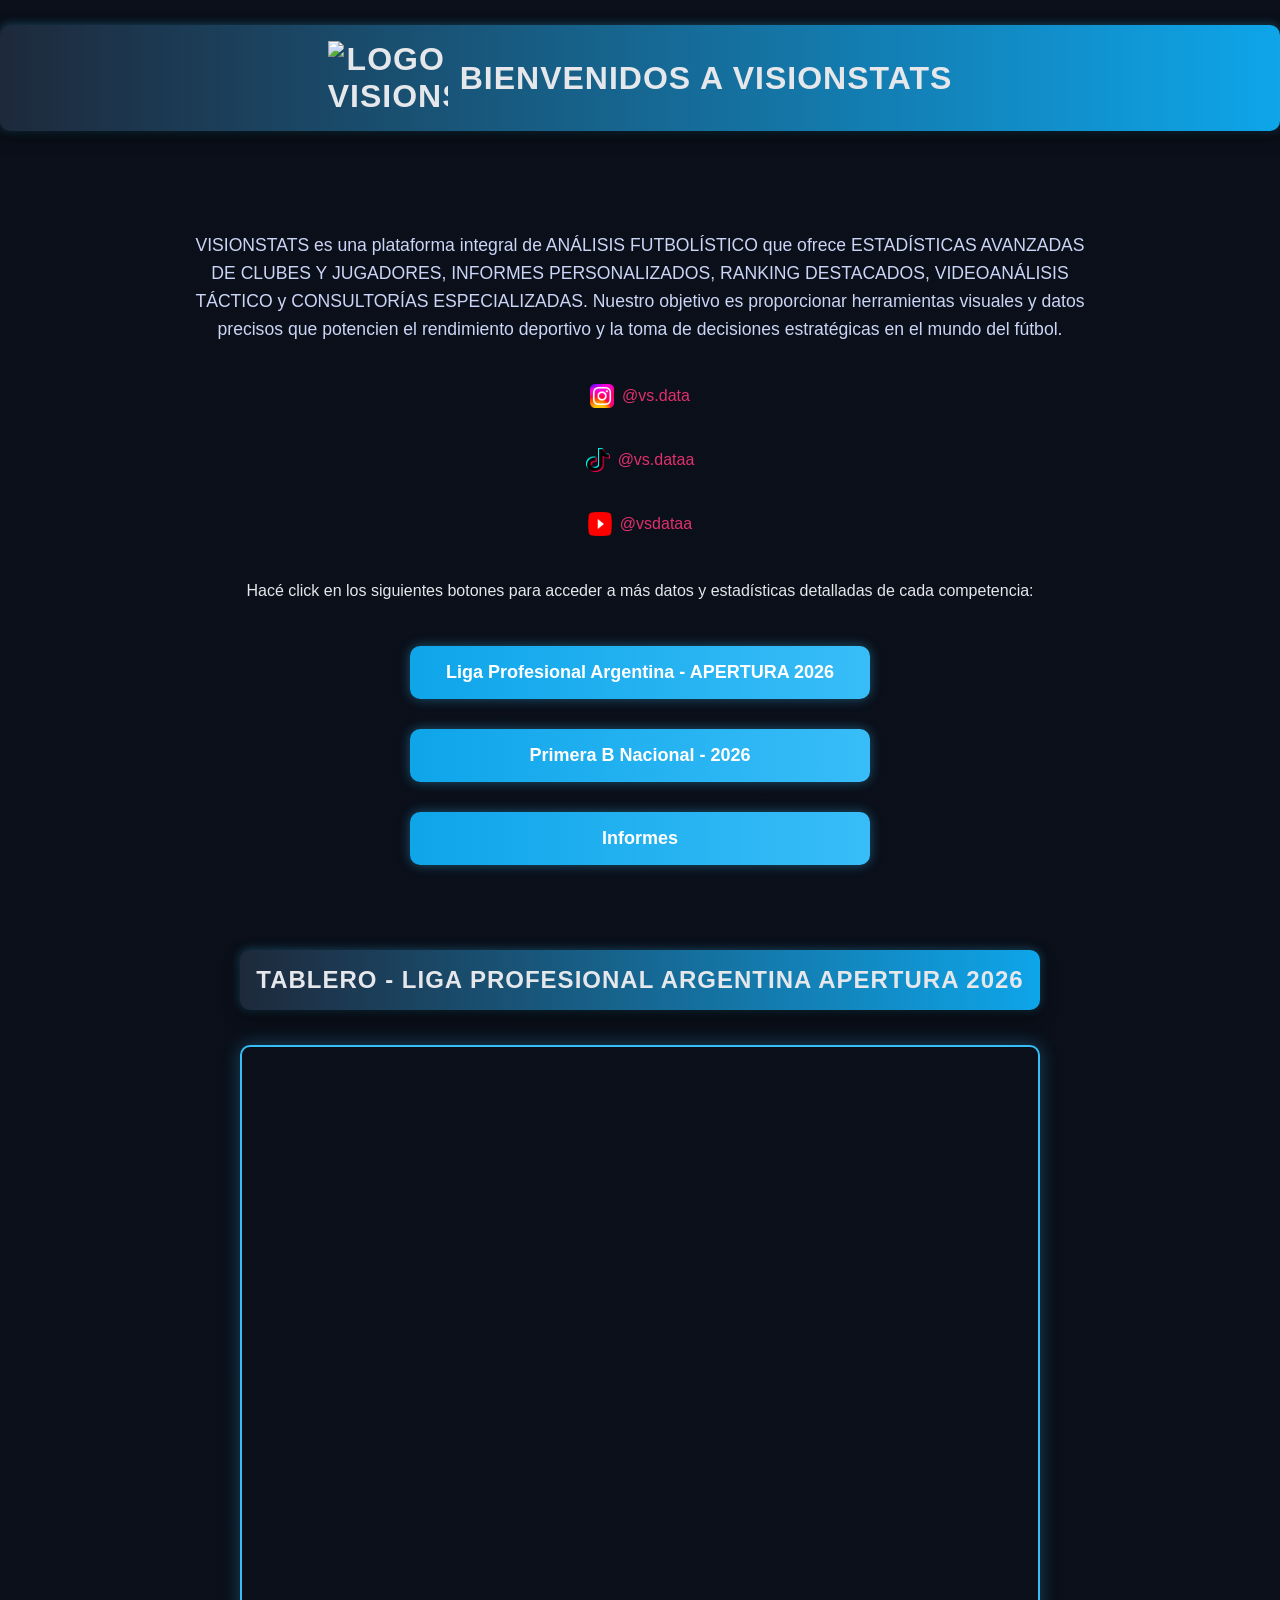
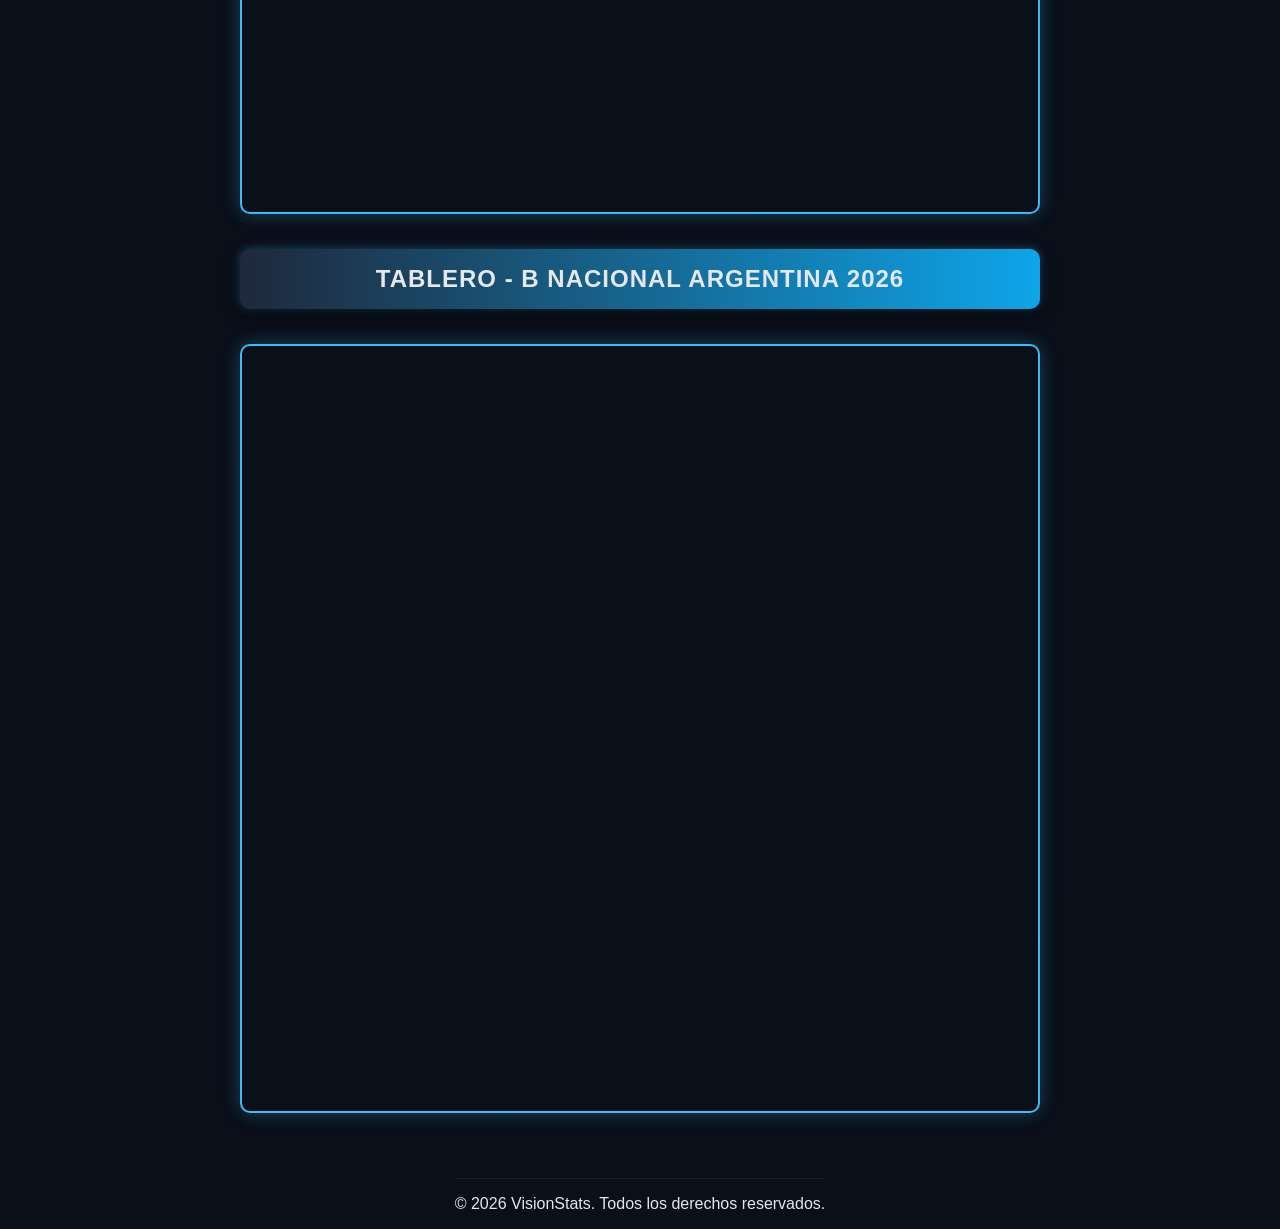
==== index.html @ 3603cb0c "initial commit" ====
<!DOCTYPE html>
<html lang="es">
<head>
  <meta charset="UTF-8" />
  <meta name="viewport" content="width=device-width, initial-scale=1.0"/>
  <title>VisionStats</title>
  <link rel="stylesheet" href="style.css">
</head>
<body>

<h1>
  <img src="VISION STATS 1X1 SIN FONDO CON CONTORNO.png" alt="Logo VisionStats" class="logo1">
  Bienvenidos a VisionStats
</h1>

<section style="display: flex; justify-content: center; align-items: center; flex-direction: column; margin-top: 100px; gap: 30px;">
  <h3 class="visionstats-descripcion">
  VISIONSTATS es una plataforma integral de ANÁLISIS FUTBOLÍSTICO que ofrece ESTADÍSTICAS AVANZADAS DE CLUBES Y JUGADORES, INFORMES PERSONALIZADOS, RANKING DESTACADOS, VIDEOANÁLISIS TÁCTICO y CONSULTORÍAS ESPECIALIZADAS. Nuestro objetivo es proporcionar herramientas visuales y datos precisos que potencien el rendimiento deportivo y la toma de decisiones estratégicas en el mundo del fútbol.
</h3>
<div class="instagram-container">
  <a href="https://www.instagram.com/vs.data" target="_blank" class="instagram-link">
    
    <img src="instagram-logo.png" alt="Instagram" class="instagram-icon">
    
    <span class="instagram-user">@vs.data</span>
    
  </a>
</div>
<div class="instagram-container">
  <a href="https://www.tiktok.com/@vs.dataa" target="_blank" class="instagram-link">
    
    <img src="tiktok-logo.png" alt="tiktok" class="instagram-icon">
    
    <span class="instagram-user">@vs.dataa</span>
    
  </a>
</div>

</div>
<div class="instagram-container">
  <a href="https://www.youtube.com/@vsdataa" target="_blank" class="instagram-link">
    
    <img src="youtube-logo.png" alt="tiktok" class="instagram-icon">
    
    <span class="instagram-user">@vsdataa</span>
    
  </a>
</div>

  <p style="max-width: 800px; text-align: center; font-size: 16px;">
    Hacé click en los siguientes botones para acceder a más datos y estadísticas detalladas de cada competencia:
  </p>
  <a href="lpf.html" class="boton-estadisticas">
  Liga Profesional Argentina - APERTURA 2026
</a>
<a href="bnacional.html" class="boton-estadisticas">
  Primera B Nacional - 2026
</a>
<a href="informes.html" class="boton-estadisticas">
  Informes
</a>

<section style="margin-top: 30px; text-align: center;">
  <h2>TABLERO - LIGA PROFESIONAL ARGENTINA APERTURA 2026</h2>

<div class="iframe-container">
  <iframe 
    class="responsive-iframe"
    title="LIGA PROFESIONAL DE FUTBOL ARGENTINA 2026"
    src="https://app.powerbi.com/view?r=eyJrIjoiYTVjMzU2MzMtNzI5NC00MmU3LWEwMjItNDJjYjIxYTMxMWQ4IiwidCI6ImYwYjZkZjAyLTM4ZGMtNDdlNS04Yzg2LWM4YjhlN2YyMDdjZSJ9"
    allowfullscreen>
  </iframe>
    </div>

    <h2>TABLERO - B NACIONAL ARGENTINA 2026</h2>
    <div class="iframe-container">
  <iframe 
    class="responsive-iframe"
    title="B NACIONAL ARGENINA 2026"
    src="https://app.powerbi.com/view?r=eyJrIjoiODg2ZWYzMWUtMDdiMS00ODViLTlkMGMtNDllNjQxZDY3NDIxIiwidCI6ImYwYjZkZjAyLTM4ZGMtNDdlNS04Yzg2LWM4YjhlN2YyMDdjZSJ9"
    allowfullscreen>
  </iframe>
    </div>

</section>

  <footer class="footer">
    <p>© 2026 VisionStats. Todos los derechos reservados.</p>
  </footer>
</body>
</html>
---- style.css ----
/* ===== GLOBAL ===== */

body{
font-family:'Segoe UI',Arial,sans-serif;
margin:0;
padding:0;

background:
linear-gradient(rgba(10,15,25,0.92),rgba(10,15,25,0.96)),
url('https://www.transparenttextures.com/patterns/football-no-lines.png');

background-color:#0f172a;
background-size:cover;

color:#e5e7eb;
}

/* ===== TITULOS ===== */

h1,h2{

display:flex;
align-items:center;
justify-content:center;
gap:12px;

background:linear-gradient(90deg,#1e293b,#0ea5e9);

padding:16px;

border-radius:10px;

text-align:center;

margin:25px auto;

text-transform:uppercase;
letter-spacing:1px;
font-weight:700;

box-shadow:
0 6px 16px rgba(0,0,0,0.6),
0 0 10px rgba(56,189,248,0.4);
}

/* ===== LOGOS ===== */

.logo1{
width:120px;
}

.logo2{
width:80px;
}

/* ===== DESCRIPCION INICIO ===== */

.visionstats-descripcion{

text-align:center;

max-width:900px;

margin:0 auto;

padding:0 20px;

font-size:1.1em;

color:#cbd5f5;

line-height:1.6;

font-weight:400;
}

/* ===== BOTONES ===== */

.boton-estadisticas{

display:block;

width:420px;          /* mismo ancho para ambos */

padding:16px 20px;

font-size:18px;

font-weight:600;

color:white;

background:linear-gradient(90deg,#0ea5e9,#38bdf8);

border-radius:10px;

text-decoration:none;

box-shadow:
0 0 12px rgba(56,189,248,0.4);

transition:0.25s;

text-align:center;

margin:auto;          /* los centra */
}

.boton-estadisticas:hover{

transform:scale(1.05);

background:linear-gradient(90deg,#0284c7,#38bdf8);

box-shadow:
0 0 16px rgba(56,189,248,0.6);
}

/* ===== BOTON VOLVER ===== */

.volver-container{

display:flex;
justify-content:center;

margin:20px 0 35px 0;
}

.boton-volver{

padding:12px 28px;

font-size:15px;
font-weight:600;

color:white;

background:linear-gradient(90deg,#0ea5e9,#38bdf8);

border-radius:8px;

text-decoration:none;

box-shadow:
0 0 10px rgba(56,189,248,0.4);

transition:0.2s;
}

.boton-volver:hover{

transform:scale(1.05);

box-shadow:
0 0 14px rgba(56,189,248,0.6);
}

/* ===== FILTROS ===== */

.filtros{

margin:25px auto;

display:flex;
justify-content:center;
align-items:center;
flex-wrap:wrap;

gap:12px;
}

.filtros select{

padding:8px 12px;

background:#1e293b;

color:white;

border:1px solid #334155;

border-radius:6px;

font-size:14px;

transition:0.2s;
}

.filtros select:hover{
border-color:#38bdf8;
}

/* ===== TABLAS ===== */

#tablaDelanteros,
#tablaMediocampistas,
#tablaDefensores,
#tablaArqueros{
display:none;
}

#tablas{
overflow-x:auto;
}

table{

width:100%;

border-collapse:collapse;

margin:25px 0;

background:#0f172a;

border-radius:12px;

overflow:hidden;

box-shadow:
0 6px 16px rgba(0,0,0,0.6);
}

th{

background:#172b4d;

color:white;

padding:10px;

text-align:center;

font-weight:600;

border-bottom:2px solid #38bdf8;

white-space:nowrap;

box-shadow:
0 0 6px rgba(56,189,248,0.8),
0 0 12px rgba(56,189,248,0.4);
}

td{

text-align:center;

padding:8px;

border-bottom:1px solid #334155;

white-space:nowrap;

color:#e5e7eb;
}

tr:hover{

background:#1e293b;

transition:0.2s;
}

/* ===== TOP 5 ===== */

.top5-section{
margin-top:40px;
}

.top5-container{
display:flex;
flex-direction:column;
gap:25px;
}

.top5-row{
display:flex;
justify-content:center;
gap:25px;
flex-wrap:wrap;
}

.top5-list{

background:#1e293b;

padding:18px;

border-radius:12px;

max-width:450px;

width:100%;

box-shadow:
0 6px 16px rgba(0,0,0,0.6);

border:1px solid #334155;
}

.top5-list h3{

text-align:center;

margin-bottom:12px;

font-size:1.05em;

background:#0f172a;

padding:8px;

border-radius:6px;

color:#38bdf8;

text-transform:uppercase;
}

.top5-list ol{
padding-left:20px;
}
/* ===== ITEMS TOP5 ORDENADOS ===== */

.top5-list ol{
list-style:none;
padding:0;
margin:0;
}

.top5-item{
display:grid;
grid-template-columns: 35px 1fr 70px;
align-items:center;
padding:4px 0;
border-bottom:1px solid rgba(255,255,255,0.05);
}

.top5-pos{
font-weight:bold;
color:#38bdf8;
}

.top5-jugador{
text-align:left;
}

.top5-valor{
text-align:right;
font-weight:bold;
color:#22c55e;
}

/* ===== BARRAS TOP5 ===== */

.barra-container{

width:100%;
height:6px;

background:#334155;

border-radius:4px;

margin-top:4px;

overflow:hidden;

}

.barra{

height:100%;

background:linear-gradient(90deg,#38bdf8,#22c55e);

border-radius:4px;

transition:width 0.6s ease;

}

/* ===== IFRAME ===== */

.iframe-container{

display:flex;
justify-content:center;

margin:35px 0;
}

.responsive-iframe{

width:100%;
max-width:900px;

height:85vh;

border-radius:10px;

border:2px solid #38bdf8;

box-shadow:
0 0 18px rgba(56,189,248,0.3);
}

/* ===== RADAR ===== */

.radar-container{

text-align:center;

padding:40px 20px;
}

#teamSelect{

padding:8px 12px;

font-size:15px;

background:#1e293b;

color:white;

border:1px solid #334155;

border-radius:6px;

margin-bottom:20px;
}

#radarChart{

max-width:700px;

margin:auto;
}

/* ===== TARJETAS ESTADISTICAS ===== */

.legend{

display:grid;

grid-template-columns:repeat(5, 1fr); /* 5 columnas */

gap:12px;

margin-top:35px;

max-width:900px;

margin-left:auto;
margin-right:auto;
}

.stat-card{

background:#1e293b;

border-radius:10px;

padding:10px;

text-align:center;

border:1px solid #334155;

box-shadow:
0 4px 10px rgba(0,0,0,0.45);

transition:0.25s;
}

.stat-card:hover{

transform:translateY(-2px);

box-shadow:
0 6px 14px rgba(0,0,0,0.6),
0 0 8px rgba(56,189,248,0.5);
}

.stat-code{

font-size:14px;

font-weight:700;

color:#38bdf8;

margin-bottom:2px;

letter-spacing:1px;
}

.stat-title{

font-size:11px;

color:#94a3b8;
}

.stat-value{

font-size:18px;

font-weight:700;

margin-top:4px;

color:white;
}

/* ===== RESPONSIVE ===== */

@media (max-width:768px){

.legend{
grid-template-columns:repeat(2, 1fr); /* en celular 2 columnas */
}

}

.instagram-container {
  display: flex;
  justify-content: center;
  margin-top: 10px;
}

.instagram-link {
  display: flex;
  align-items: center;
  gap: 8px;
  text-decoration: none;
}

.instagram-icon {
  width: 24px;
  height: 24px;
}

.instagram-user {
  font-size: 16px;
  color: #E1306C;
  font-weight: 500;
  transition: 0.3s;
}

.instagram-link:hover .instagram-user {
  color: #38bdf8;
  transform: scale(1.05);
}

.footer {
  border-top: 1px solid #222;
  text-align: center;
}

/* ===== INFORMES ===== */

.informes-container{
    display:flex;
    justify-content:center;
    margin:40px auto;
}

.informe-card{
    width:300px;
    padding:15px;
}

.informe-imagen{
    width:100%;
    height:auto;
    display:block;
    margin-top:10px;
    border-radius:8px;
    transition:0.3s;
}

.informe-card:hover .informe-imagen{
    transform:scale(1.02);
}
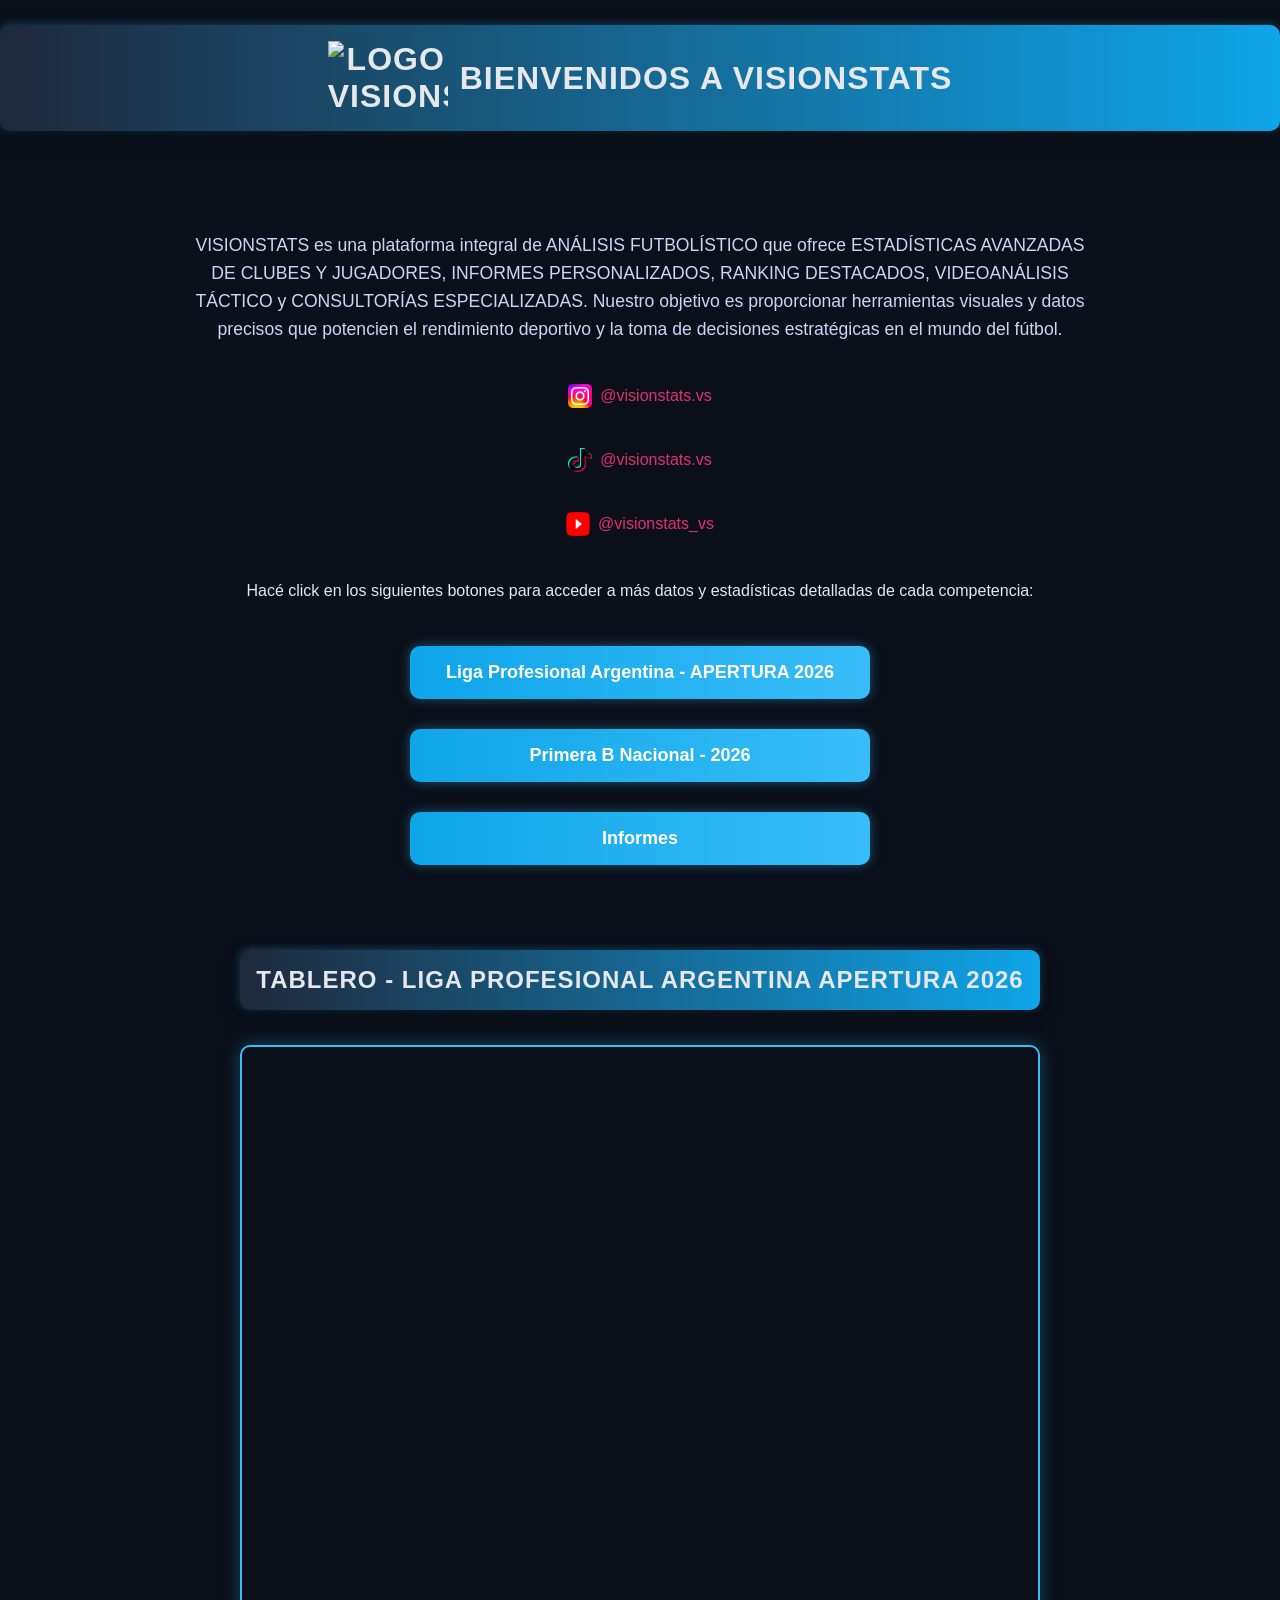
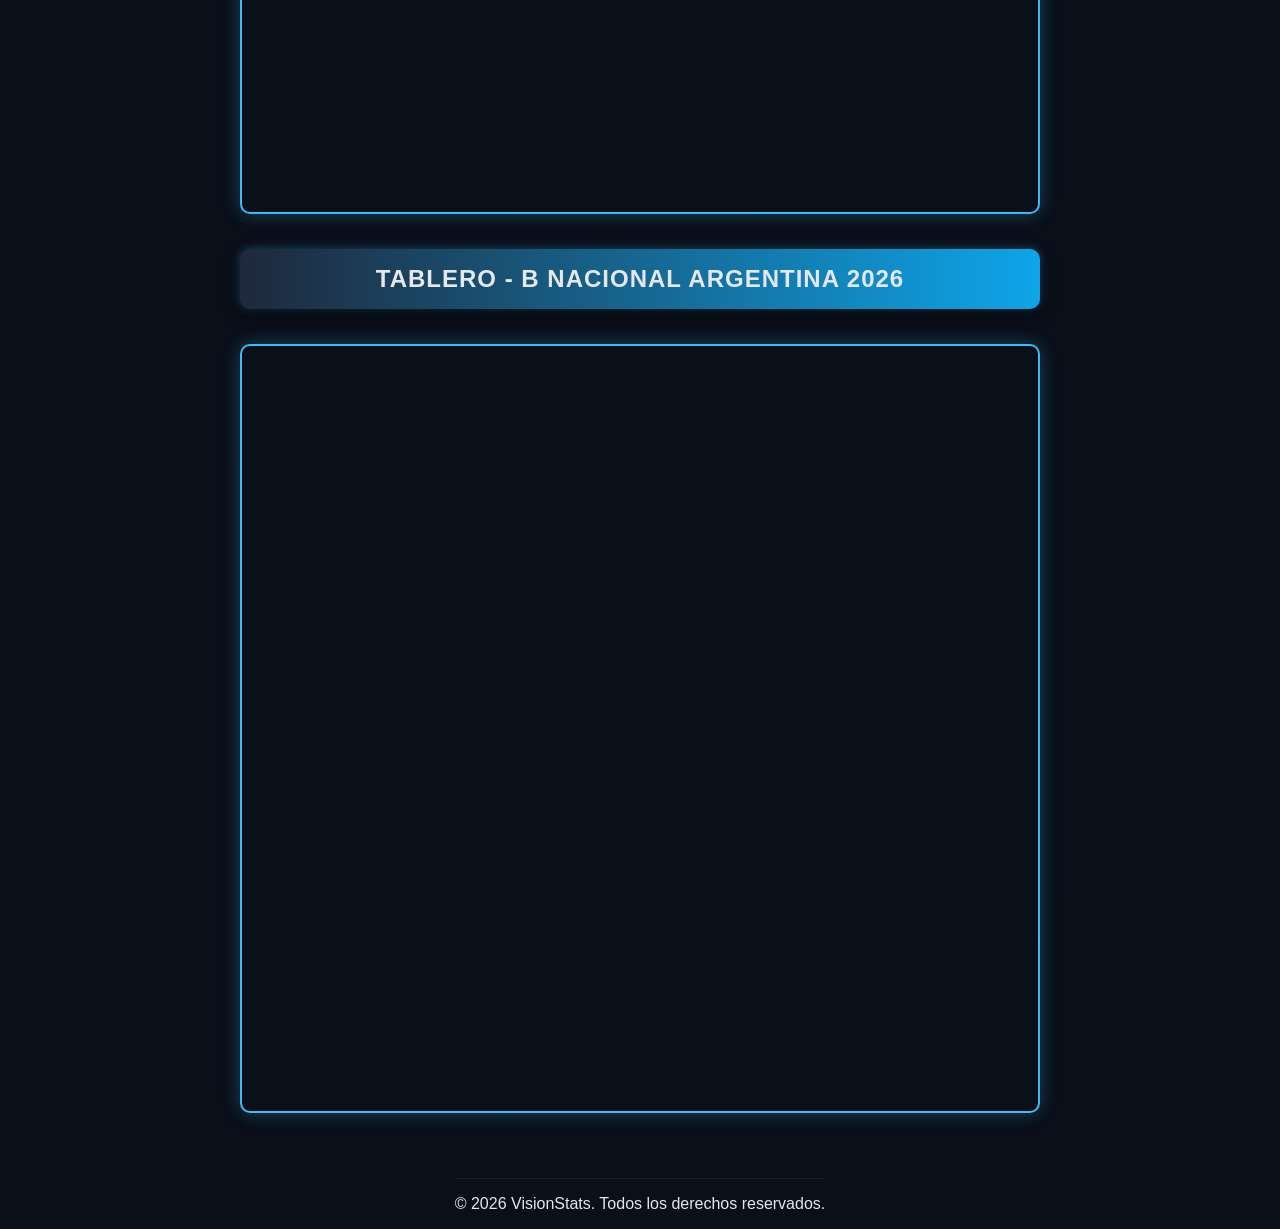
==== commit 990d862a: "initial commit" ====
--- a/index.html
+++ b/index.html
@@ -18,31 +18,31 @@
   VISIONSTATS es una plataforma integral de ANÁLISIS FUTBOLÍSTICO que ofrece ESTADÍSTICAS AVANZADAS DE CLUBES Y JUGADORES, INFORMES PERSONALIZADOS, RANKING DESTACADOS, VIDEOANÁLISIS TÁCTICO y CONSULTORÍAS ESPECIALIZADAS. Nuestro objetivo es proporcionar herramientas visuales y datos precisos que potencien el rendimiento deportivo y la toma de decisiones estratégicas en el mundo del fútbol.
 </h3>
 <div class="instagram-container">
-  <a href="https://www.instagram.com/vs.data" target="_blank" class="instagram-link">
+  <a href="https://www.instagram.com/visionstats.vs" target="_blank" class="instagram-link">
     
     <img src="instagram-logo.png" alt="Instagram" class="instagram-icon">
     
-    <span class="instagram-user">@vs.data</span>
+    <span class="instagram-user">@visionstats.vs</span>
     
   </a>
 </div>
 <div class="instagram-container">
-  <a href="https://www.tiktok.com/@vs.dataa" target="_blank" class="instagram-link">
+  <a href="https://www.tiktok.com/@visionstats.vs" target="_blank" class="instagram-link">
     
     <img src="tiktok-logo.png" alt="tiktok" class="instagram-icon">
     
-    <span class="instagram-user">@vs.dataa</span>
+    <span class="instagram-user">@visionstats.vs</span>
     
   </a>
 </div>
 
 </div>
 <div class="instagram-container">
-  <a href="https://www.youtube.com/@vsdataa" target="_blank" class="instagram-link">
+  <a href="https://www.youtube.com/@visionstats_vs" target="_blank" class="instagram-link">
     
     <img src="youtube-logo.png" alt="tiktok" class="instagram-icon">
     
-    <span class="instagram-user">@vsdataa</span>
+    <span class="instagram-user">@visionstats_vs</span>
     
   </a>
 </div>
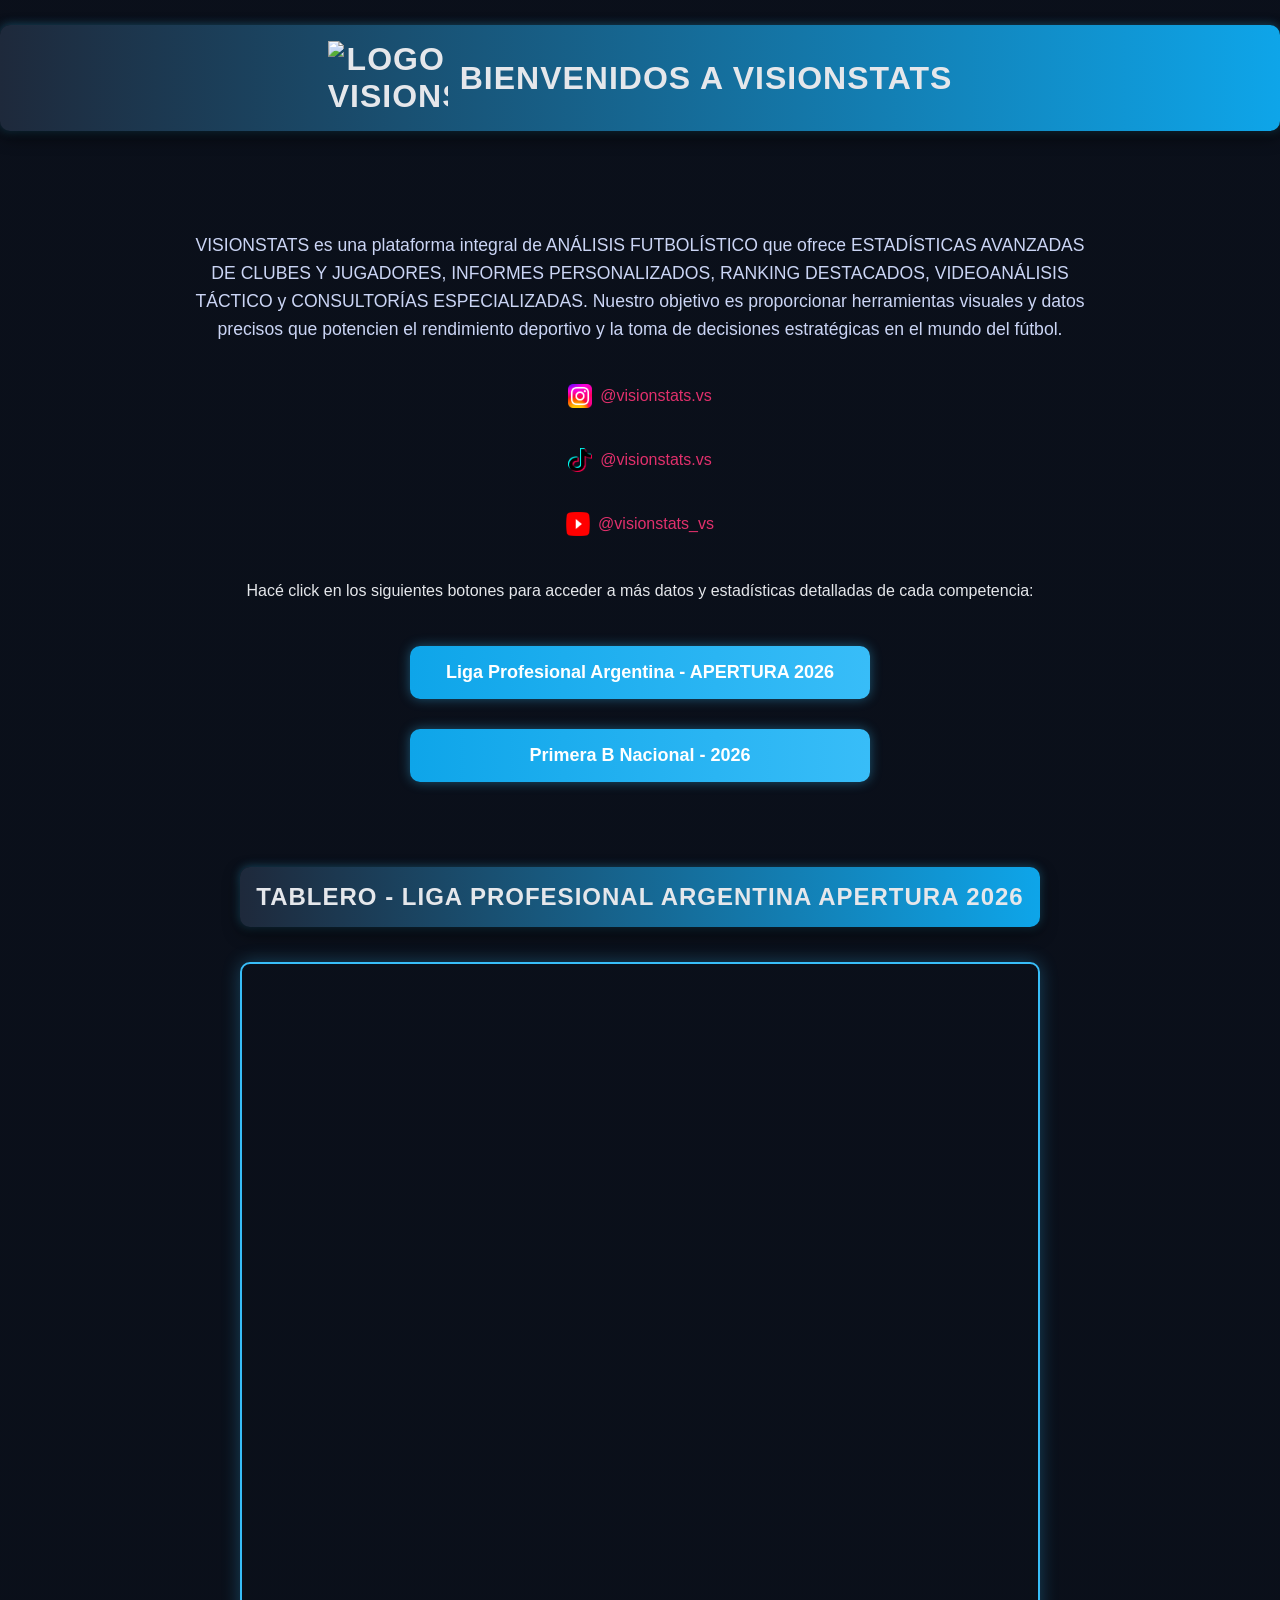
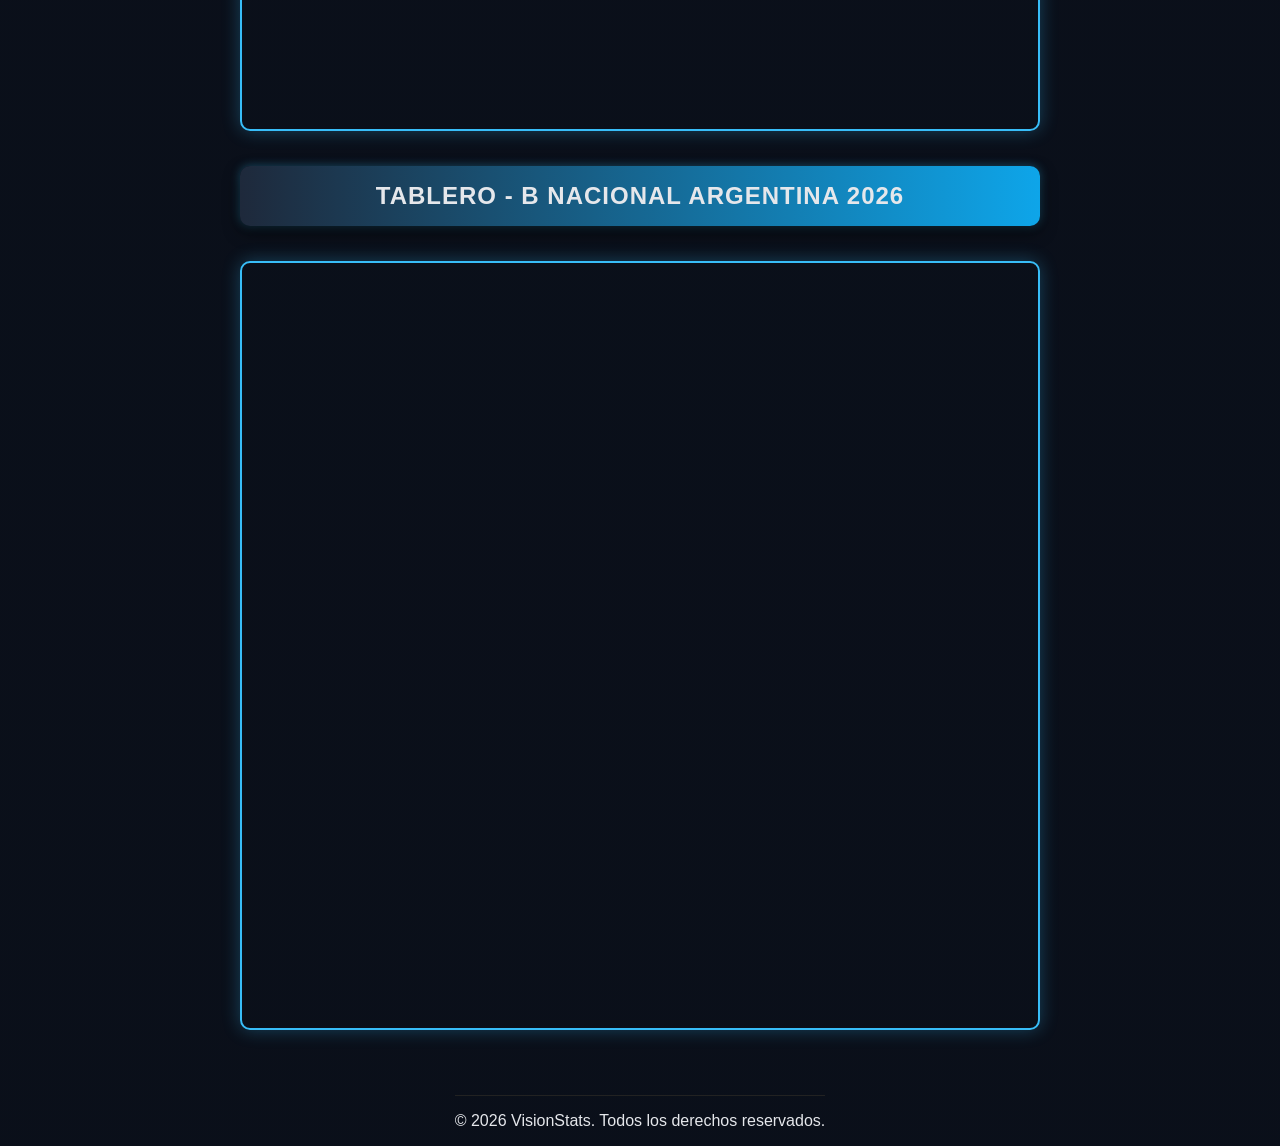
==== commit 58eb49d7: "initial commit" ====
--- a/index.html
+++ b/index.html
@@ -56,9 +56,9 @@
 <a href="bnacional.html" class="boton-estadisticas">
   Primera B Nacional - 2026
 </a>
-<a href="informes.html" class="boton-estadisticas">
+<!-- <a href="informes.html" class="boton-estadisticas">
   Informes
-</a>
+</a> -->
 
 <section style="margin-top: 30px; text-align: center;">
   <h2>TABLERO - LIGA PROFESIONAL ARGENTINA APERTURA 2026</h2>
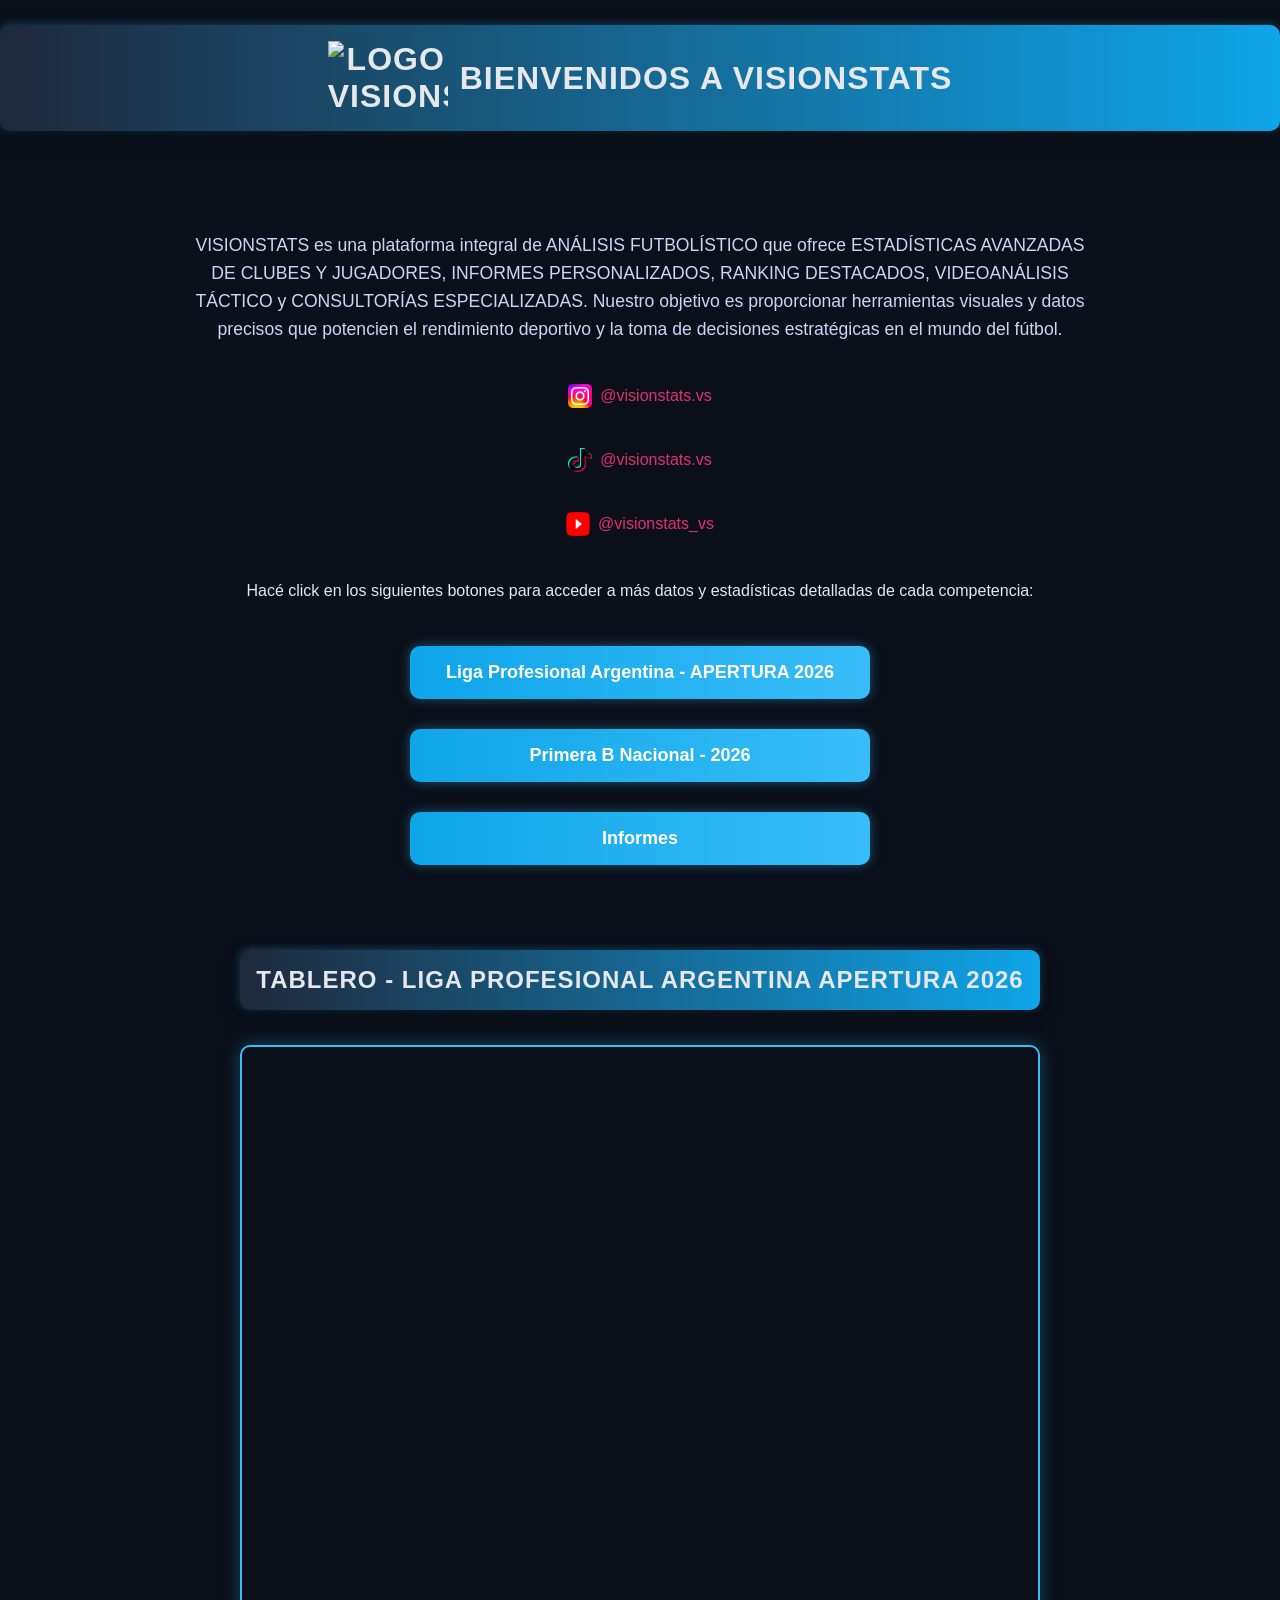
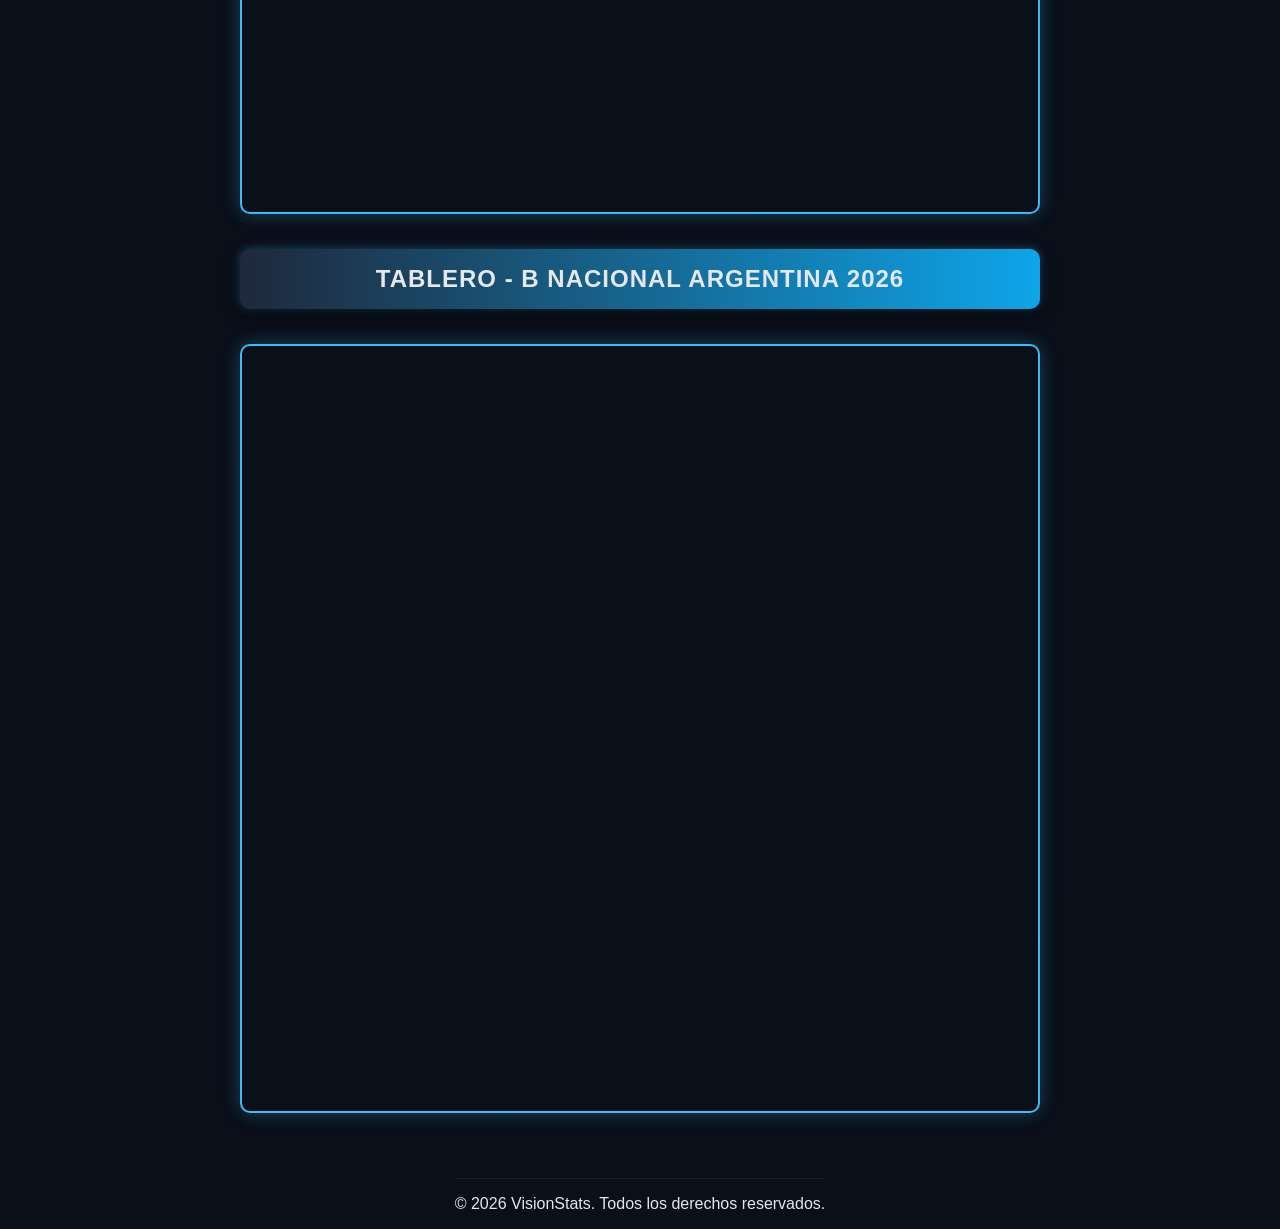
==== commit 5d39766e: "initial commit" ====
--- a/index.html
+++ b/index.html
@@ -56,9 +56,9 @@
 <a href="bnacional.html" class="boton-estadisticas">
   Primera B Nacional - 2026
 </a>
-<!-- <a href="informes.html" class="boton-estadisticas">
+<a href="informes.html" class="boton-estadisticas">
   Informes
-</a> -->
+</a>
 
 <section style="margin-top: 30px; text-align: center;">
   <h2>TABLERO - LIGA PROFESIONAL ARGENTINA APERTURA 2026</h2>
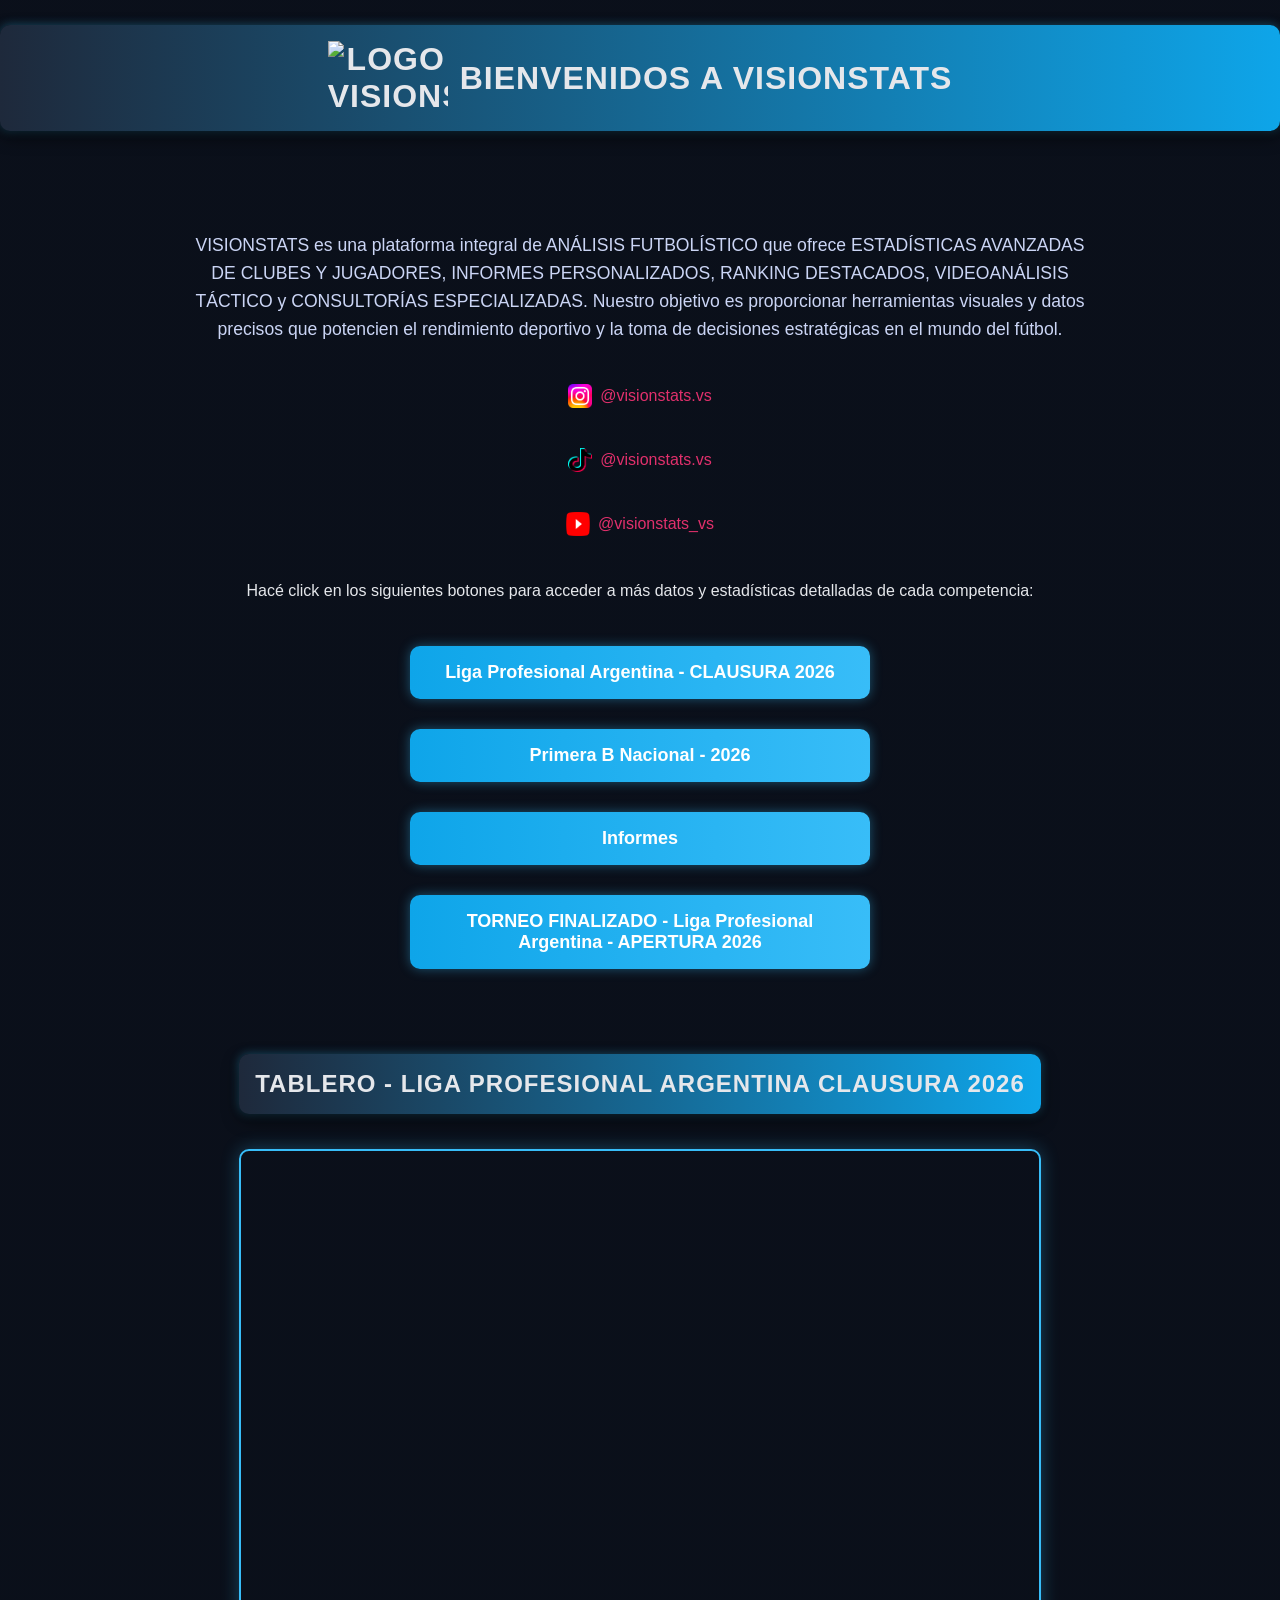
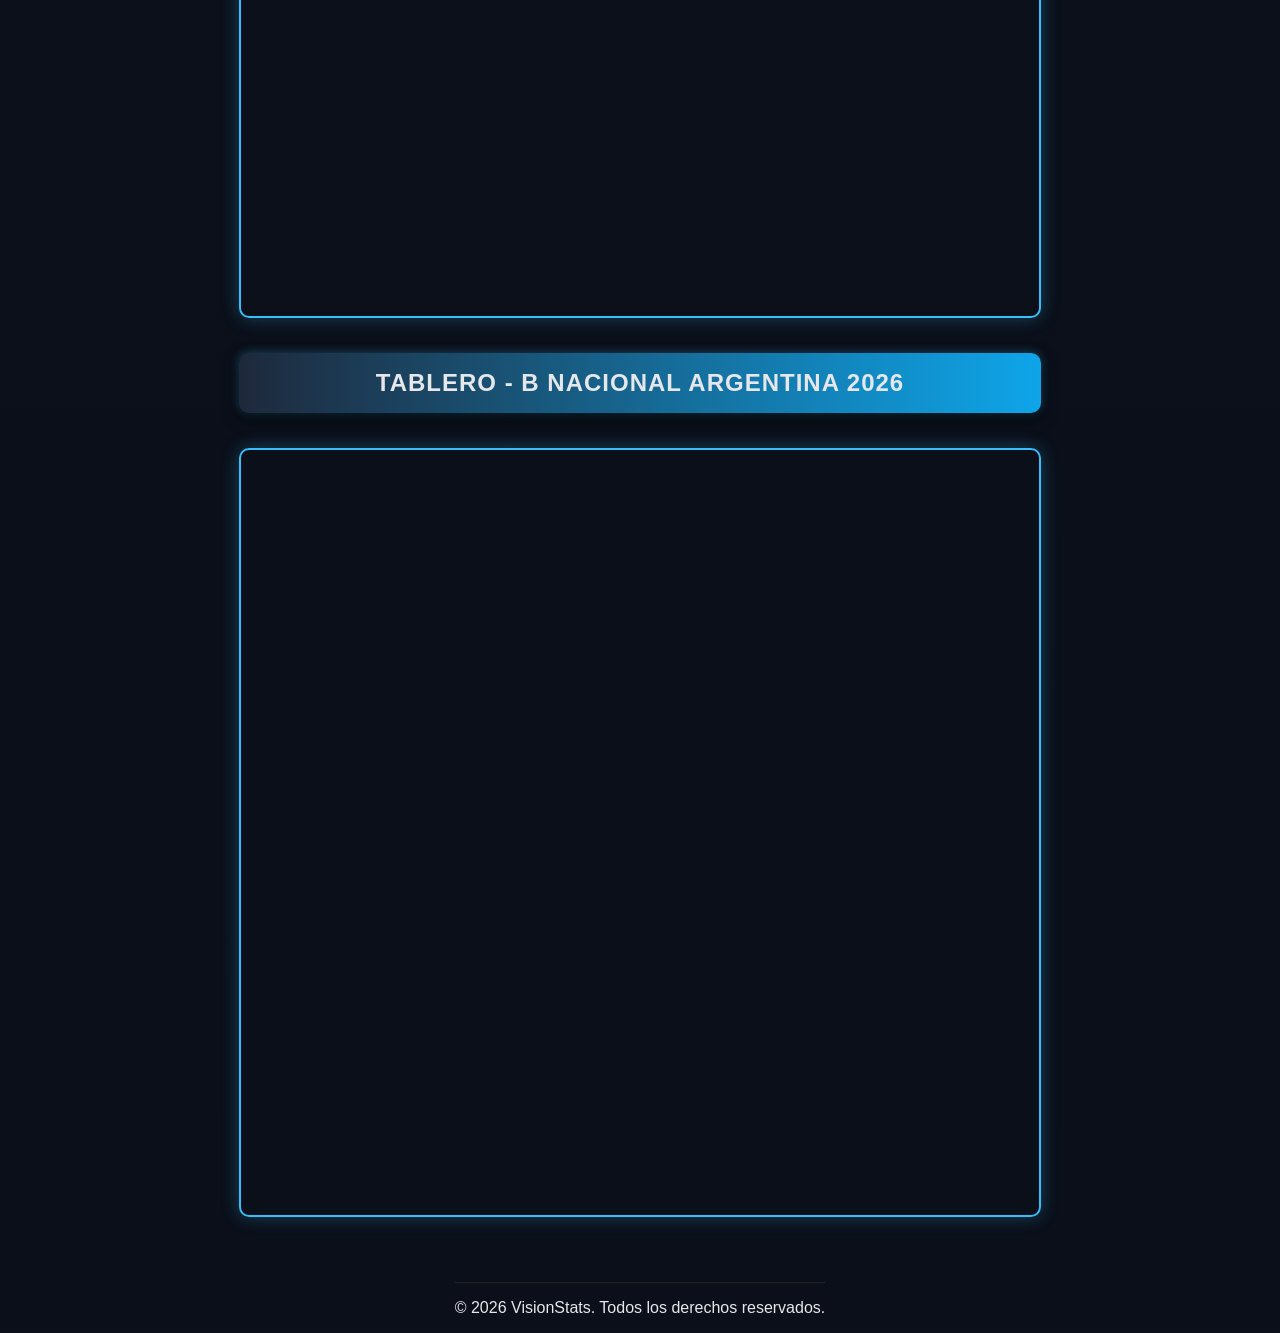
==== commit 0d899515: "initial commit" ====
--- a/index.html
+++ b/index.html
@@ -50,8 +50,8 @@
   <p style="max-width: 800px; text-align: center; font-size: 16px;">
     Hacé click en los siguientes botones para acceder a más datos y estadísticas detalladas de cada competencia:
   </p>
-  <a href="lpf.html" class="boton-estadisticas">
-  Liga Profesional Argentina - APERTURA 2026
+<a href="lpfc2026.html" class="boton-estadisticas">
+  Liga Profesional Argentina - CLAUSURA 2026
 </a>
 <a href="bnacional.html" class="boton-estadisticas">
   Primera B Nacional - 2026
@@ -59,15 +59,18 @@
 <a href="informes.html" class="boton-estadisticas">
   Informes
 </a>
+<a href="lpf.html" class="boton-estadisticas">
+  TORNEO FINALIZADO - Liga Profesional Argentina - APERTURA 2026
+</a>
 
 <section style="margin-top: 30px; text-align: center;">
-  <h2>TABLERO - LIGA PROFESIONAL ARGENTINA APERTURA 2026</h2>
+  <h2>TABLERO - LIGA PROFESIONAL ARGENTINA CLAUSURA 2026</h2>
 
 <div class="iframe-container">
   <iframe 
     class="responsive-iframe"
-    title="LIGA PROFESIONAL DE FUTBOL ARGENTINA 2026"
-    src="https://app.powerbi.com/view?r=eyJrIjoiYTVjMzU2MzMtNzI5NC00MmU3LWEwMjItNDJjYjIxYTMxMWQ4IiwidCI6ImYwYjZkZjAyLTM4ZGMtNDdlNS04Yzg2LWM4YjhlN2YyMDdjZSJ9"
+    title="LIGA PROFESIONAL DE FUTBOL CLAUSURA 2026"
+    src="https://app.powerbi.com/view?r=eyJrIjoiOGIzNDA4YjItZTViZC00M2EyLWI0YmUtM2I5YWFiYjY3NTBkIiwidCI6ImYwYjZkZjAyLTM4ZGMtNDdlNS04Yzg2LWM4YjhlN2YyMDdjZSJ9"
     allowfullscreen>
   </iframe>
     </div>
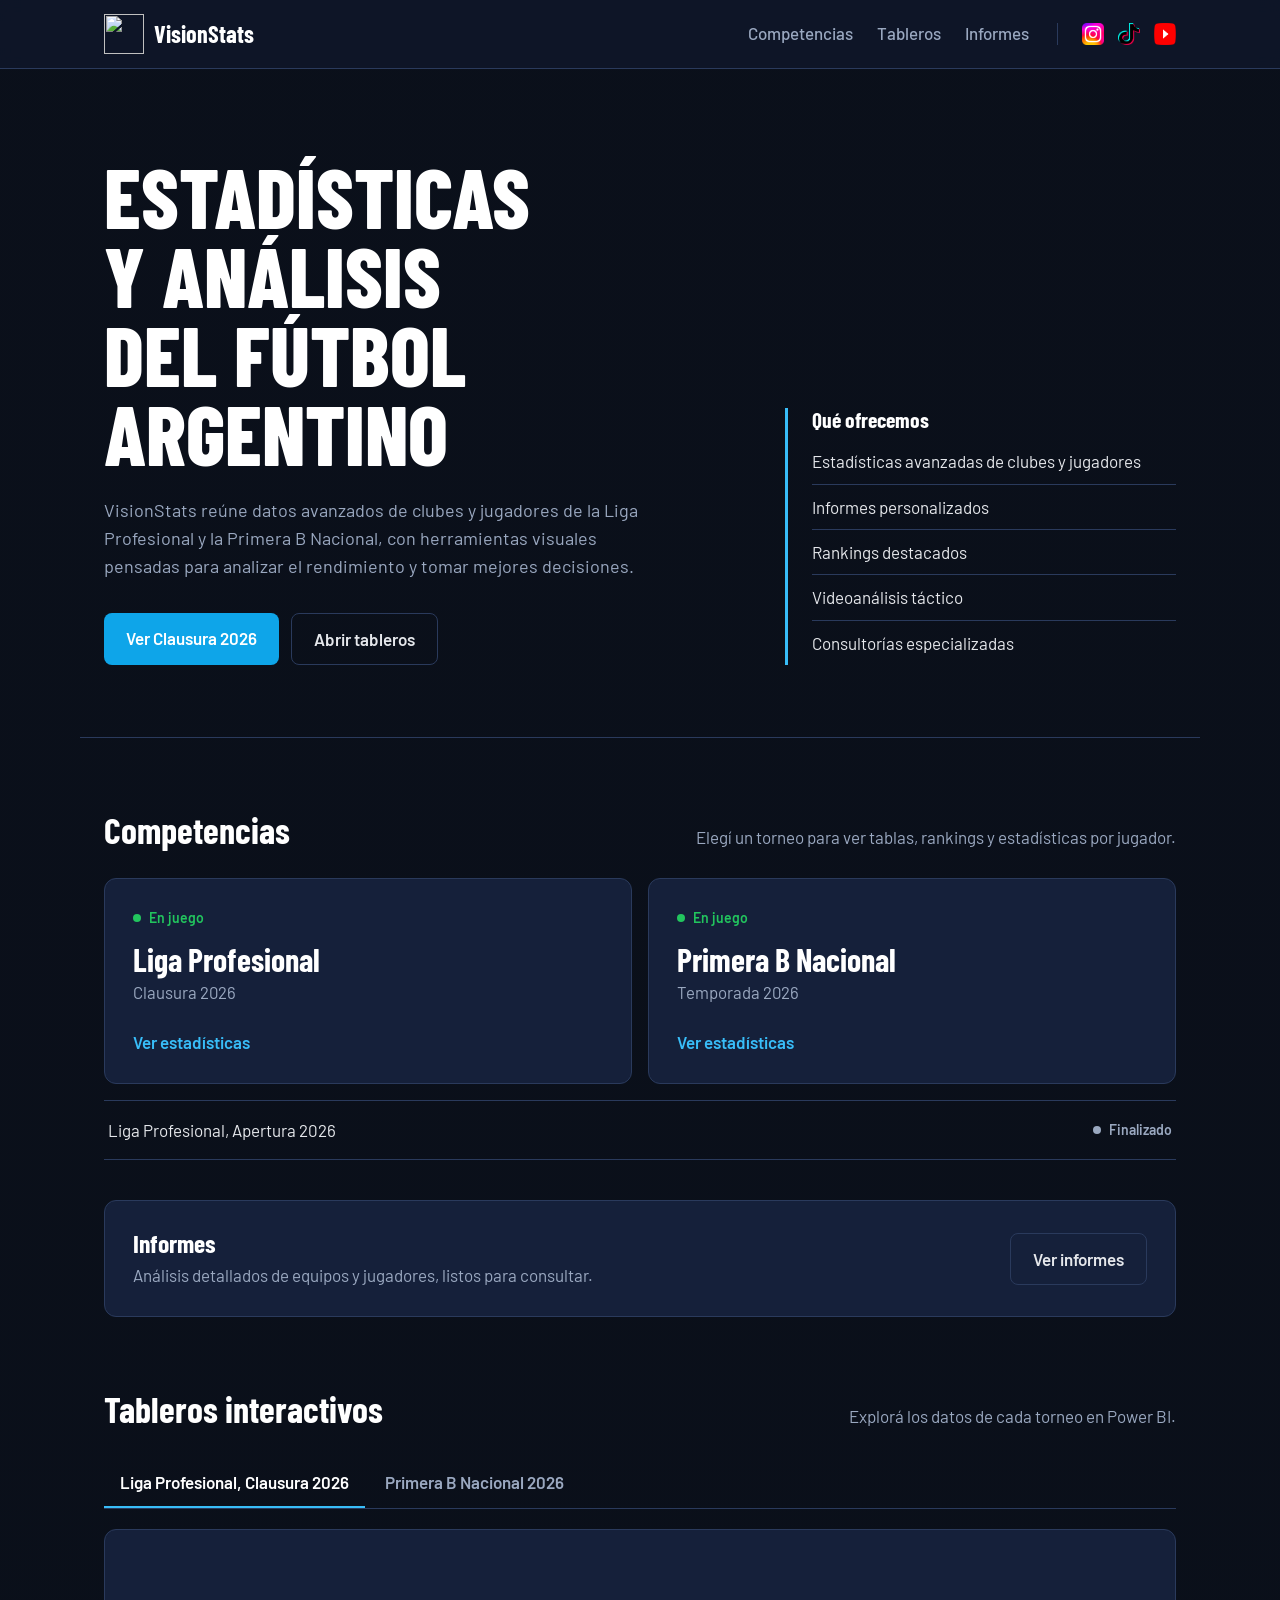
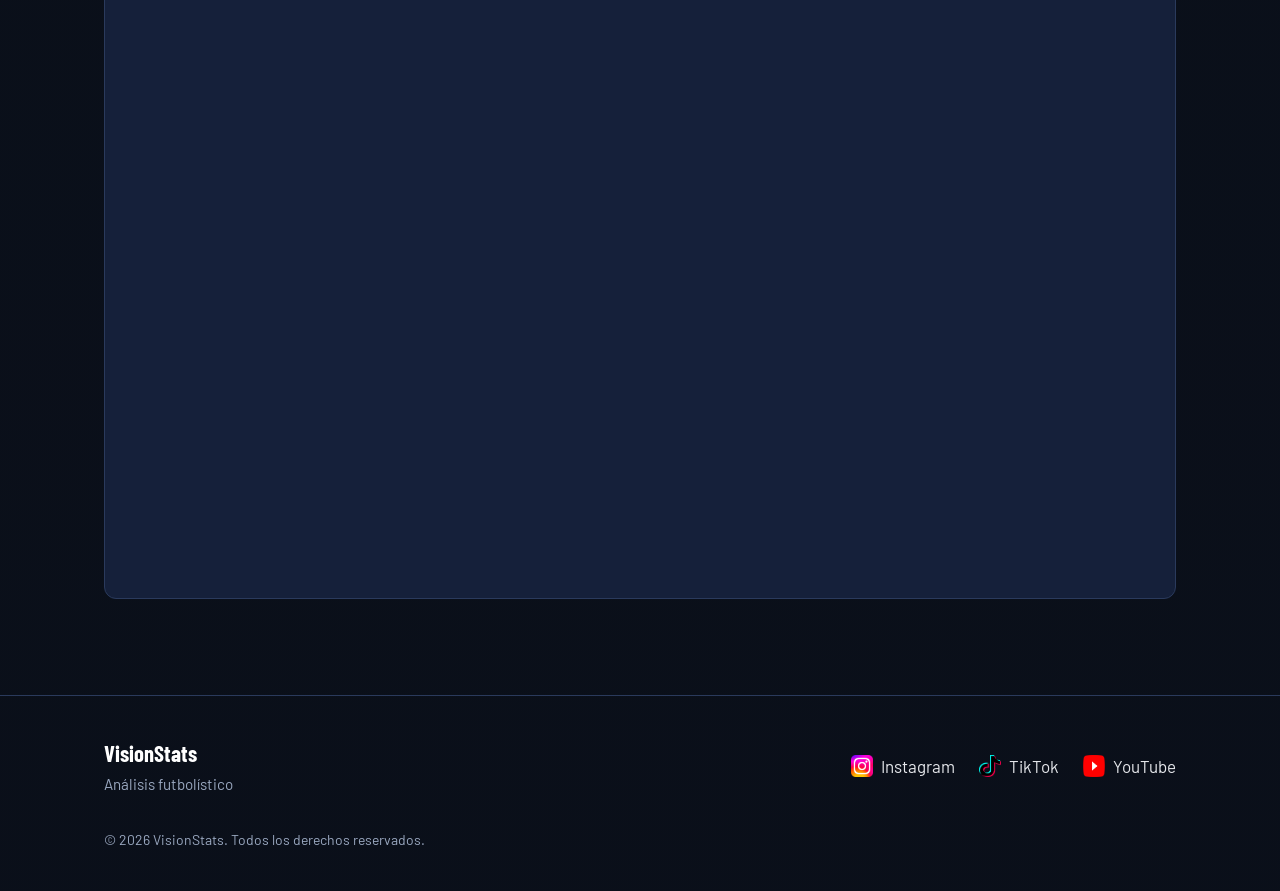
==== commit d83eb35c: "Add files via upload" ====
--- a/index.html
+++ b/index.html
@@ -1,94 +1,186 @@
-<!DOCTYPE html>
-<html lang="es">
-<head>
-  <meta charset="UTF-8" />
-  <meta name="viewport" content="width=device-width, initial-scale=1.0"/>
-  <title>VisionStats</title>
-  <link rel="stylesheet" href="style.css">
-</head>
-<body>
-
-<h1>
-  <img src="VISION STATS 1X1 SIN FONDO CON CONTORNO.png" alt="Logo VisionStats" class="logo1">
-  Bienvenidos a VisionStats
-</h1>
-
-<section style="display: flex; justify-content: center; align-items: center; flex-direction: column; margin-top: 100px; gap: 30px;">
-  <h3 class="visionstats-descripcion">
-  VISIONSTATS es una plataforma integral de ANÁLISIS FUTBOLÍSTICO que ofrece ESTADÍSTICAS AVANZADAS DE CLUBES Y JUGADORES, INFORMES PERSONALIZADOS, RANKING DESTACADOS, VIDEOANÁLISIS TÁCTICO y CONSULTORÍAS ESPECIALIZADAS. Nuestro objetivo es proporcionar herramientas visuales y datos precisos que potencien el rendimiento deportivo y la toma de decisiones estratégicas en el mundo del fútbol.
-</h3>
-<div class="instagram-container">
-  <a href="https://www.instagram.com/visionstats.vs" target="_blank" class="instagram-link">
-    
-    <img src="instagram-logo.png" alt="Instagram" class="instagram-icon">
-    
-    <span class="instagram-user">@visionstats.vs</span>
-    
-  </a>
-</div>
-<div class="instagram-container">
-  <a href="https://www.tiktok.com/@visionstats.vs" target="_blank" class="instagram-link">
-    
-    <img src="tiktok-logo.png" alt="tiktok" class="instagram-icon">
-    
-    <span class="instagram-user">@visionstats.vs</span>
-    
-  </a>
-</div>
-
-</div>
-<div class="instagram-container">
-  <a href="https://www.youtube.com/@visionstats_vs" target="_blank" class="instagram-link">
-    
-    <img src="youtube-logo.png" alt="tiktok" class="instagram-icon">
-    
-    <span class="instagram-user">@visionstats_vs</span>
-    
-  </a>
-</div>
-
-  <p style="max-width: 800px; text-align: center; font-size: 16px;">
-    Hacé click en los siguientes botones para acceder a más datos y estadísticas detalladas de cada competencia:
-  </p>
-<a href="lpfc2026.html" class="boton-estadisticas">
-  Liga Profesional Argentina - CLAUSURA 2026
-</a>
-<a href="bnacional.html" class="boton-estadisticas">
-  Primera B Nacional - 2026
-</a>
-<a href="informes.html" class="boton-estadisticas">
-  Informes
-</a>
-<a href="lpf.html" class="boton-estadisticas">
-  TORNEO FINALIZADO - Liga Profesional Argentina - APERTURA 2026
-</a>
-
-<section style="margin-top: 30px; text-align: center;">
-  <h2>TABLERO - LIGA PROFESIONAL ARGENTINA CLAUSURA 2026</h2>
-
-<div class="iframe-container">
-  <iframe 
-    class="responsive-iframe"
-    title="LIGA PROFESIONAL DE FUTBOL CLAUSURA 2026"
-    src="https://app.powerbi.com/view?r=eyJrIjoiOGIzNDA4YjItZTViZC00M2EyLWI0YmUtM2I5YWFiYjY3NTBkIiwidCI6ImYwYjZkZjAyLTM4ZGMtNDdlNS04Yzg2LWM4YjhlN2YyMDdjZSJ9"
-    allowfullscreen>
-  </iframe>
-    </div>
-
-    <h2>TABLERO - B NACIONAL ARGENTINA 2026</h2>
-    <div class="iframe-container">
-  <iframe 
-    class="responsive-iframe"
-    title="B NACIONAL ARGENINA 2026"
-    src="https://app.powerbi.com/view?r=eyJrIjoiODg2ZWYzMWUtMDdiMS00ODViLTlkMGMtNDllNjQxZDY3NDIxIiwidCI6ImYwYjZkZjAyLTM4ZGMtNDdlNS04Yzg2LWM4YjhlN2YyMDdjZSJ9"
-    allowfullscreen>
-  </iframe>
-    </div>
-
-</section>
-
-  <footer class="footer">
-    <p>© 2026 VisionStats. Todos los derechos reservados.</p>
-  </footer>
-</body>
-</html>+<!DOCTYPE html>
+<html lang="es">
+<head>
+  <meta charset="UTF-8">
+  <meta name="viewport" content="width=device-width, initial-scale=1.0">
+  <title>VisionStats | Estadísticas y análisis del fútbol argentino</title>
+  <meta name="description" content="Estadísticas avanzadas de clubes y jugadores de la Liga Profesional y la Primera B Nacional, informes, rankings y videoanálisis táctico.">
+  <link rel="preconnect" href="https://fonts.googleapis.com">
+  <link rel="preconnect" href="https://fonts.gstatic.com" crossorigin>
+  <link href="https://fonts.googleapis.com/css2?family=Barlow:wght@400;500;600&family=Barlow+Condensed:wght@600;700;800&display=swap" rel="stylesheet">
+  <link rel="stylesheet" href="style.css">
+</head>
+<body class="home">
+
+<header class="site-header">
+  <div class="wrap header-inner">
+    <a href="index.html" class="brand">
+      <img src="VISION STATS 1X1 SIN FONDO CON CONTORNO.png" alt="" class="brand-logo">
+      <span>VisionStats</span>
+    </a>
+    <nav class="site-nav" aria-label="Principal">
+      <a href="#competencias">Competencias</a>
+      <a href="#tableros">Tableros</a>
+      <a href="informes.html">Informes</a>
+    </nav>
+    <ul class="header-social">
+      <li><a href="https://www.instagram.com/visionstats.vs" target="_blank" rel="noopener" aria-label="Instagram"><img src="instagram-logo.png" alt=""></a></li>
+      <li><a href="https://www.tiktok.com/@visionstats.vs" target="_blank" rel="noopener" aria-label="TikTok"><img src="tiktok-logo.png" alt=""></a></li>
+      <li><a href="https://www.youtube.com/@visionstats_vs" target="_blank" rel="noopener" aria-label="YouTube"><img src="youtube-logo.png" alt=""></a></li>
+    </ul>
+  </div>
+</header>
+
+<main>
+
+  <!-- PRESENTACION -->
+  <section class="hero wrap">
+    <div>
+      <h1>Estadísticas y análisis del fútbol argentino</h1>
+      <p class="hero-lead">
+        VisionStats reúne datos avanzados de clubes y jugadores de la Liga Profesional y la Primera B Nacional,
+        con herramientas visuales pensadas para analizar el rendimiento y tomar mejores decisiones.
+      </p>
+      <div class="hero-actions">
+        <a href="lpfc2026.html" class="btn btn-primary">Ver Clausura 2026</a>
+        <a href="#tableros" class="btn btn-secondary">Abrir tableros</a>
+      </div>
+    </div>
+
+    <aside class="services">
+      <h2>Qué ofrecemos</h2>
+      <ul>
+        <li>Estadísticas avanzadas de clubes y jugadores</li>
+        <li>Informes personalizados</li>
+        <li>Rankings destacados</li>
+        <li>Videoanálisis táctico</li>
+        <li>Consultorías especializadas</li>
+      </ul>
+    </aside>
+  </section>
+
+  <!-- COMPETENCIAS -->
+  <section id="competencias" class="section wrap">
+    <div class="section-head">
+      <h2>Competencias</h2>
+      <p>Elegí un torneo para ver tablas, rankings y estadísticas por jugador.</p>
+    </div>
+
+    <div class="comp-grid">
+      <a class="comp" href="lpfc2026.html">
+        <span class="status">En juego</span>
+        <span class="comp-name">Liga Profesional</span>
+        <span class="comp-season">Clausura 2026</span>
+        <span class="comp-cta">Ver estadísticas</span>
+      </a>
+      <a class="comp" href="bnacional.html">
+        <span class="status">En juego</span>
+        <span class="comp-name">Primera B Nacional</span>
+        <span class="comp-season">Temporada 2026</span>
+        <span class="comp-cta">Ver estadísticas</span>
+      </a>
+    </div>
+
+    <ul class="comp-archive">
+      <li>
+        <a href="lpf.html">
+          <span>Liga Profesional, Apertura 2026</span>
+          <span class="status status-done">Finalizado</span>
+        </a>
+      </li>
+    </ul>
+
+    <div class="informes-band">
+      <div>
+        <h3>Informes</h3>
+        <p>Análisis detallados de equipos y jugadores, listos para consultar.</p>
+      </div>
+      <a href="informes.html" class="btn btn-secondary">Ver informes</a>
+    </div>
+  </section>
+
+  <!-- TABLEROS -->
+  <section id="tableros" class="section wrap">
+    <div class="section-head">
+      <h2>Tableros interactivos</h2>
+      <p>Explorá los datos de cada torneo en Power BI.</p>
+    </div>
+
+    <div class="tabs" role="tablist" aria-label="Tableros por torneo">
+      <button class="tab" role="tab" id="tab-lpf" aria-controls="panel-lpf" aria-selected="true">
+        Liga Profesional, Clausura 2026
+      </button>
+      <button class="tab" role="tab" id="tab-bn" aria-controls="panel-bn" aria-selected="false" tabindex="-1">
+        Primera B Nacional 2026
+      </button>
+    </div>
+
+    <div class="tab-panel" id="panel-lpf" role="tabpanel" aria-labelledby="tab-lpf">
+      <div class="frame">
+        <iframe
+          title="Tablero Liga Profesional Clausura 2026"
+          src="https://app.powerbi.com/view?r=eyJrIjoiOGIzNDA4YjItZTViZC00M2EyLWI0YmUtM2I5YWFiYjY3NTBkIiwidCI6ImYwYjZkZjAyLTM4ZGMtNDdlNS04Yzg2LWM4YjhlN2YyMDdjZSJ9"
+          loading="lazy"
+          allowfullscreen></iframe>
+      </div>
+    </div>
+
+    <div class="tab-panel" id="panel-bn" role="tabpanel" aria-labelledby="tab-bn" hidden>
+      <div class="frame">
+        <!-- Se carga recién al abrir la pestaña, así la página inicial es más liviana -->
+        <iframe
+          title="Tablero Primera B Nacional 2026"
+          data-src="https://app.powerbi.com/view?r=eyJrIjoiODg2ZWYzMWUtMDdiMS00ODViLTlkMGMtNDllNjQxZDY3NDIxIiwidCI6ImYwYjZkZjAyLTM4ZGMtNDdlNS04Yzg2LWM4YjhlN2YyMDdjZSJ9"
+          allowfullscreen></iframe>
+      </div>
+    </div>
+  </section>
+
+</main>
+
+<footer class="site-footer">
+  <div class="wrap footer-inner">
+    <div class="footer-brand">
+      <strong>VisionStats</strong>
+      <span>Análisis futbolístico</span>
+    </div>
+    <ul class="social">
+      <li><a href="https://www.instagram.com/visionstats.vs" target="_blank" rel="noopener"><img src="instagram-logo.png" alt="">Instagram</a></li>
+      <li><a href="https://www.tiktok.com/@visionstats.vs" target="_blank" rel="noopener"><img src="tiktok-logo.png" alt="">TikTok</a></li>
+      <li><a href="https://www.youtube.com/@visionstats_vs" target="_blank" rel="noopener"><img src="youtube-logo.png" alt="">YouTube</a></li>
+    </ul>
+    <p class="copy">© 2026 VisionStats. Todos los derechos reservados.</p>
+  </div>
+</footer>
+
+<script>
+  // Pestañas de tableros
+  const tabs = [...document.querySelectorAll('.tab')];
+
+  function activar(tab) {
+    tabs.forEach(t => {
+      const activa = t === tab;
+      t.setAttribute('aria-selected', activa);
+      t.tabIndex = activa ? 0 : -1;
+      document.getElementById(t.getAttribute('aria-controls')).hidden = !activa;
+    });
+    const iframe = document.getElementById(tab.getAttribute('aria-controls')).querySelector('iframe[data-src]');
+    if (iframe) {
+      iframe.src = iframe.dataset.src;
+      iframe.removeAttribute('data-src');
+    }
+  }
+
+  tabs.forEach(t => t.addEventListener('click', () => activar(t)));
+
+  document.querySelector('.tabs').addEventListener('keydown', e => {
+    if (e.key !== 'ArrowRight' && e.key !== 'ArrowLeft') return;
+    let i = tabs.indexOf(document.activeElement);
+    if (i < 0) return;
+    i = (i + (e.key === 'ArrowRight' ? 1 : -1) + tabs.length) % tabs.length;
+    tabs[i].focus();
+    activar(tabs[i]);
+  });
+</script>
+</body>
+</html>
--- a/style.css
+++ b/style.css
@@ -1,587 +1,918 @@
-/* ===== GLOBAL ===== */
-
-body{
-font-family:'Segoe UI',Arial,sans-serif;
-margin:0;
-padding:0;
-
-background:
-linear-gradient(rgba(10,15,25,0.92),rgba(10,15,25,0.96)),
-url('https://www.transparenttextures.com/patterns/football-no-lines.png');
-
-background-color:#0f172a;
-background-size:cover;
-
-color:#e5e7eb;
-}
-
-/* ===== TITULOS ===== */
-
-h1,h2{
-
-display:flex;
-align-items:center;
-justify-content:center;
-gap:12px;
-
-background:linear-gradient(90deg,#1e293b,#0ea5e9);
-
-padding:16px;
-
-border-radius:10px;
-
-text-align:center;
-
-margin:25px auto;
-
-text-transform:uppercase;
-letter-spacing:1px;
-font-weight:700;
-
-box-shadow:
-0 6px 16px rgba(0,0,0,0.6),
-0 0 10px rgba(56,189,248,0.4);
-}
-
-/* ===== LOGOS ===== */
-
-.logo1{
-width:120px;
-}
-
-.logo2{
-width:80px;
-}
-
-/* ===== DESCRIPCION INICIO ===== */
-
-.visionstats-descripcion{
-
-text-align:center;
-
-max-width:900px;
-
-margin:0 auto;
-
-padding:0 20px;
-
-font-size:1.1em;
-
-color:#cbd5f5;
-
-line-height:1.6;
-
-font-weight:400;
-}
-
-/* ===== BOTONES ===== */
-
-.boton-estadisticas{
-
-display:block;
-
-width:420px;          /* mismo ancho para ambos */
-
-padding:16px 20px;
-
-font-size:18px;
-
-font-weight:600;
-
-color:white;
-
-background:linear-gradient(90deg,#0ea5e9,#38bdf8);
-
-border-radius:10px;
-
-text-decoration:none;
-
-box-shadow:
-0 0 12px rgba(56,189,248,0.4);
-
-transition:0.25s;
-
-text-align:center;
-
-margin:auto;          /* los centra */
-}
-
-.boton-estadisticas:hover{
-
-transform:scale(1.05);
-
-background:linear-gradient(90deg,#0284c7,#38bdf8);
-
-box-shadow:
-0 0 16px rgba(56,189,248,0.6);
-}
-
-/* ===== BOTON VOLVER ===== */
-
-.volver-container{
-
-display:flex;
-justify-content:center;
-
-margin:20px 0 35px 0;
-}
-
-.boton-volver{
-
-padding:12px 28px;
-
-font-size:15px;
-font-weight:600;
-
-color:white;
-
-background:linear-gradient(90deg,#0ea5e9,#38bdf8);
-
-border-radius:8px;
-
-text-decoration:none;
-
-box-shadow:
-0 0 10px rgba(56,189,248,0.4);
-
-transition:0.2s;
-}
-
-.boton-volver:hover{
-
-transform:scale(1.05);
-
-box-shadow:
-0 0 14px rgba(56,189,248,0.6);
-}
-
-/* ===== FILTROS ===== */
-
-.filtros{
-
-margin:25px auto;
-
-display:flex;
-justify-content:center;
-align-items:center;
-flex-wrap:wrap;
-
-gap:12px;
-}
-
-.filtros select{
-
-padding:8px 12px;
-
-background:#1e293b;
-
-color:white;
-
-border:1px solid #334155;
-
-border-radius:6px;
-
-font-size:14px;
-
-transition:0.2s;
-}
-
-.filtros select:hover{
-border-color:#38bdf8;
-}
-
-/* ===== TABLAS ===== */
-
-#tablaDelanteros,
-#tablaMediocampistas,
-#tablaDefensores,
-#tablaArqueros{
-display:none;
-}
-
-#tablas{
-overflow-x:auto;
-}
-
-table{
-
-width:100%;
-
-border-collapse:collapse;
-
-margin:25px 0;
-
-background:#0f172a;
-
-border-radius:12px;
-
-overflow:hidden;
-
-box-shadow:
-0 6px 16px rgba(0,0,0,0.6);
-}
-
-th{
-
-background:#172b4d;
-
-color:white;
-
-padding:10px;
-
-text-align:center;
-
-font-weight:600;
-
-border-bottom:2px solid #38bdf8;
-
-white-space:nowrap;
-
-box-shadow:
-0 0 6px rgba(56,189,248,0.8),
-0 0 12px rgba(56,189,248,0.4);
-}
-
-td{
-
-text-align:center;
-
-padding:8px;
-
-border-bottom:1px solid #334155;
-
-white-space:nowrap;
-
-color:#e5e7eb;
-}
-
-tr:hover{
-
-background:#1e293b;
-
-transition:0.2s;
-}
-
-/* ===== TOP 5 ===== */
-
-.top5-section{
-margin-top:40px;
-}
-
-.top5-container{
-display:flex;
-flex-direction:column;
-gap:25px;
-}
-
-.top5-row{
-display:flex;
-justify-content:center;
-gap:25px;
-flex-wrap:wrap;
-}
-
-.top5-list{
-
-background:#1e293b;
-
-padding:18px;
-
-border-radius:12px;
-
-max-width:450px;
-
-width:100%;
-
-box-shadow:
-0 6px 16px rgba(0,0,0,0.6);
-
-border:1px solid #334155;
-}
-
-.top5-list h3{
-
-text-align:center;
-
-margin-bottom:12px;
-
-font-size:1.05em;
-
-background:#0f172a;
-
-padding:8px;
-
-border-radius:6px;
-
-color:#38bdf8;
-
-text-transform:uppercase;
-}
-
-.top5-list ol{
-padding-left:20px;
-}
-/* ===== ITEMS TOP5 ORDENADOS ===== */
-
-.top5-list ol{
-list-style:none;
-padding:0;
-margin:0;
-}
-
-.top5-item{
-display:grid;
-grid-template-columns: 35px 1fr 70px;
-align-items:center;
-padding:4px 0;
-border-bottom:1px solid rgba(255,255,255,0.05);
-}
-
-.top5-pos{
-font-weight:bold;
-color:#38bdf8;
-}
-
-.top5-jugador{
-text-align:left;
-}
-
-.top5-valor{
-text-align:right;
-font-weight:bold;
-color:#22c55e;
-}
-
-/* ===== BARRAS TOP5 ===== */
-
-.barra-container{
-
-width:100%;
-height:6px;
-
-background:#334155;
-
-border-radius:4px;
-
-margin-top:4px;
-
-overflow:hidden;
-
-}
-
-.barra{
-
-height:100%;
-
-background:linear-gradient(90deg,#38bdf8,#22c55e);
-
-border-radius:4px;
-
-transition:width 0.6s ease;
-
-}
-
-/* ===== IFRAME ===== */
-
-.iframe-container{
-
-display:flex;
-justify-content:center;
-
-margin:35px 0;
-}
-
-.responsive-iframe{
-
-width:100%;
-max-width:900px;
-
-height:85vh;
-
-border-radius:10px;
-
-border:2px solid #38bdf8;
-
-box-shadow:
-0 0 18px rgba(56,189,248,0.3);
-}
-
-/* ===== RADAR ===== */
-
-.radar-container{
-
-text-align:center;
-
-padding:40px 20px;
-}
-
-#teamSelect{
-
-padding:8px 12px;
-
-font-size:15px;
-
-background:#1e293b;
-
-color:white;
-
-border:1px solid #334155;
-
-border-radius:6px;
-
-margin-bottom:20px;
-}
-
-#radarChart{
-
-max-width:700px;
-
-margin:auto;
-}
-
-/* ===== TARJETAS ESTADISTICAS ===== */
-
-.legend{
-
-display:grid;
-
-grid-template-columns:repeat(5, 1fr); /* 5 columnas */
-
-gap:12px;
-
-margin-top:35px;
-
-max-width:900px;
-
-margin-left:auto;
-margin-right:auto;
-}
-
-.stat-card{
-
-background:#1e293b;
-
-border-radius:10px;
-
-padding:10px;
-
-text-align:center;
-
-border:1px solid #334155;
-
-box-shadow:
-0 4px 10px rgba(0,0,0,0.45);
-
-transition:0.25s;
-}
-
-.stat-card:hover{
-
-transform:translateY(-2px);
-
-box-shadow:
-0 6px 14px rgba(0,0,0,0.6),
-0 0 8px rgba(56,189,248,0.5);
-}
-
-.stat-code{
-
-font-size:14px;
-
-font-weight:700;
-
-color:#38bdf8;
-
-margin-bottom:2px;
-
-letter-spacing:1px;
-}
-
-.stat-title{
-
-font-size:11px;
-
-color:#94a3b8;
-}
-
-.stat-value{
-
-font-size:18px;
-
-font-weight:700;
-
-margin-top:4px;
-
-color:white;
-}
-
-/* ===== RESPONSIVE ===== */
-
-@media (max-width:768px){
-
-.legend{
-grid-template-columns:repeat(2, 1fr); /* en celular 2 columnas */
-}
-
-}
-
-.instagram-container {
-  display: flex;
-  justify-content: center;
-  margin-top: 10px;
-}
-
-.instagram-link {
-  display: flex;
-  align-items: center;
-  gap: 8px;
-  text-decoration: none;
-}
-
-.instagram-icon {
-  width: 24px;
-  height: 24px;
-}
-
-.instagram-user {
-  font-size: 16px;
-  color: #E1306C;
-  font-weight: 500;
-  transition: 0.3s;
-}
-
-.instagram-link:hover .instagram-user {
-  color: #38bdf8;
-  transform: scale(1.05);
-}
-
-.footer {
-  border-top: 1px solid #222;
-  text-align: center;
-}
-
-/* ===== INFORMES ===== */
-
-.informes-container{
-    display:flex;
-    justify-content:center;
-    margin:40px auto;
-}
-
-.informe-card{
-    width:300px;
-    padding:15px;
-}
-
-.informe-imagen{
-    width:100%;
-    height:auto;
-    display:block;
-    margin-top:10px;
-    border-radius:8px;
-    transition:0.3s;
-}
-
-.informe-card:hover .informe-imagen{
-    transform:scale(1.02);
-}+/* =========================================================
+   VISIONSTATS - ESTILOS GENERALES
+   Un solo diseño para todas las páginas del sitio.
+   ========================================================= */
+
+:root{
+  --vs-bg:#0f172a;
+  --vs-surface:#15203a;
+  --vs-surface-2:#1b2847;
+  --vs-line:#2a3a5c;
+  --vs-text:#e5e7eb;
+  --vs-muted:#9aa8c0;
+  --vs-accent:#38bdf8;
+  --vs-accent-strong:#0ea5e9;
+  --vs-live:#22c55e;
+
+  --vs-font:'Barlow','Segoe UI',Arial,sans-serif;
+  --vs-font-display:'Barlow Condensed','Segoe UI',Arial,sans-serif;
+}
+
+*,
+*::before,
+*::after{ box-sizing:border-box; }
+
+html{
+  scroll-behavior:smooth;
+  scroll-padding-top:84px;   /* para que el encabezado fijo no tape los títulos */
+}
+
+body{
+  margin:0;
+  font-family:var(--vs-font);
+  font-size:17px;
+  line-height:1.55;
+  color:var(--vs-text);
+  background-color:var(--vs-bg);
+  background-image:
+    linear-gradient(rgba(10,15,25,0.92),rgba(10,15,25,0.96)),
+    url('https://www.transparenttextures.com/patterns/football-no-lines.png');
+}
+
+h1,h2,h3{
+  margin:0;
+  font-family:var(--vs-font-display);
+  color:#fff;
+  line-height:1.1;
+}
+
+img{ max-width:100%; }
+
+a{ color:inherit; }
+
+a:focus-visible,
+button:focus-visible,
+select:focus-visible{
+  outline:2px solid var(--vs-accent);
+  outline-offset:3px;
+  border-radius:4px;
+}
+
+[hidden]{ display:none !important; }
+
+.wrap{
+  max-width:1120px;
+  margin:0 auto;
+  padding-left:24px;
+  padding-right:24px;
+}
+
+/* =========================================================
+   ENCABEZADO
+   ========================================================= */
+
+.site-header{
+  position:sticky;
+  top:0;
+  z-index:10;
+  background:rgba(15,23,42,0.9);
+  backdrop-filter:blur(8px);
+  border-bottom:1px solid var(--vs-line);
+}
+
+.header-inner{
+  display:flex;
+  align-items:center;
+  gap:28px;
+  min-height:68px;
+}
+
+.brand{
+  display:flex;
+  align-items:center;
+  gap:10px;
+  text-decoration:none;
+  font-family:var(--vs-font-display);
+  font-weight:700;
+  font-size:1.5rem;
+  color:#fff;
+}
+
+.brand-logo{
+  width:40px;
+  height:40px;
+  object-fit:contain;
+}
+
+.site-nav{
+  display:flex;
+  gap:24px;
+  margin-left:auto;
+}
+
+.site-nav a{
+  text-decoration:none;
+  color:var(--vs-muted);
+  font-weight:500;
+  padding:6px 0;
+  border-bottom:2px solid transparent;
+  transition:color .2s, border-color .2s;
+}
+
+.site-nav a:hover,
+.site-nav a[aria-current="page"]{
+  color:var(--vs-text);
+  border-bottom-color:var(--vs-accent);
+}
+
+.header-social{
+  display:flex;
+  gap:14px;
+  list-style:none;
+  margin:0;
+  padding:0 0 0 24px;
+  border-left:1px solid var(--vs-line);
+}
+
+.header-social img{
+  width:22px;
+  height:22px;
+  display:block;
+}
+
+/* =========================================================
+   BOTONES Y ESTADOS
+   ========================================================= */
+
+.btn{
+  display:inline-block;
+  padding:12px 22px;
+  border-radius:8px;
+  font-weight:600;
+  text-decoration:none;
+  transition:background-color .2s, border-color .2s;
+}
+
+.btn-primary{
+  background:var(--vs-accent-strong);
+  color:#fff;
+}
+
+.btn-primary:hover{ background:#0284c7; }
+
+.btn-secondary{
+  border:1px solid var(--vs-line);
+  color:var(--vs-text);
+}
+
+.btn-secondary:hover{ border-color:var(--vs-accent); }
+
+.status{
+  display:inline-flex;
+  align-items:center;
+  gap:8px;
+  font-family:var(--vs-font);
+  font-size:.875rem;
+  font-weight:600;
+  color:var(--vs-live);
+  margin-bottom:14px;
+}
+
+.status::before{
+  content:"";
+  width:8px;
+  height:8px;
+  border-radius:50%;
+  background:currentColor;
+}
+
+.status-done{ color:var(--vs-muted); }
+
+/* =========================================================
+   INICIO: PRESENTACION
+   ========================================================= */
+
+.hero{
+  display:grid;
+  grid-template-columns:minmax(0,1.6fr) minmax(0,1fr);
+  gap:56px;
+  align-items:end;
+  padding-top:88px;
+  padding-bottom:72px;
+  border-bottom:1px solid var(--vs-line);
+}
+
+.hero h1{
+  font-size:clamp(2.75rem, 6.5vw, 5.25rem);
+  font-weight:800;
+  line-height:0.95;
+  text-transform:uppercase;
+  max-width:12ch;
+}
+
+.hero-lead{
+  margin:24px 0 0;
+  max-width:56ch;
+  color:var(--vs-muted);
+  font-size:1.125rem;
+}
+
+.hero-actions{
+  display:flex;
+  flex-wrap:wrap;
+  gap:12px;
+  margin-top:32px;
+}
+
+.services{
+  border-left:3px solid var(--vs-accent);
+  padding-left:24px;
+}
+
+.services h2{
+  font-size:1.35rem;
+  font-weight:700;
+  margin-bottom:8px;
+}
+
+.services ul{
+  list-style:none;
+  margin:0;
+  padding:0;
+}
+
+.services li{
+  padding:9px 0;
+  border-bottom:1px solid var(--vs-line);
+}
+
+.services li:last-child{ border-bottom:0; }
+
+/* =========================================================
+   ENCABEZADO DE PAGINAS INTERNAS
+   ========================================================= */
+
+.page-head{
+  padding-top:40px;
+}
+
+.back-link{
+  display:inline-block;
+  margin-bottom:28px;
+  color:var(--vs-muted);
+  text-decoration:none;
+  font-weight:500;
+  transition:color .2s;
+}
+
+.back-link:hover{ color:var(--vs-accent); }
+
+.page-head-main{
+  display:flex;
+  justify-content:space-between;
+  align-items:flex-end;
+  gap:32px;
+  padding-bottom:32px;
+}
+
+.page-head h1{
+  font-size:clamp(2.5rem, 6vw, 4.75rem);
+  font-weight:800;
+  line-height:0.95;
+  text-transform:uppercase;
+}
+
+.page-sub{
+  margin:10px 0 0;
+  font-family:var(--vs-font-display);
+  font-size:1.5rem;
+  font-weight:600;
+  color:var(--vs-muted);
+}
+
+.page-lead{
+  margin:16px 0 0;
+  max-width:60ch;
+  color:var(--vs-muted);
+  font-size:1.1rem;
+}
+
+.league-logo{
+  width:96px;
+  height:96px;
+  object-fit:contain;
+  flex-shrink:0;
+}
+
+.page-nav{
+  display:flex;
+  flex-wrap:wrap;
+  gap:6px 28px;
+  padding:14px 0;
+  border-top:1px solid var(--vs-line);
+  border-bottom:1px solid var(--vs-line);
+}
+
+.page-nav a{
+  color:var(--vs-muted);
+  text-decoration:none;
+  font-weight:600;
+  transition:color .2s;
+}
+
+.page-nav a:hover{ color:var(--vs-accent); }
+
+/* =========================================================
+   SECCIONES
+   ========================================================= */
+
+.section{ padding-top:72px; }
+
+.section-head{
+  display:flex;
+  justify-content:space-between;
+  align-items:baseline;
+  flex-wrap:wrap;
+  gap:8px 24px;
+  margin-bottom:28px;
+}
+
+.section-head h2{
+  font-size:2.25rem;
+  font-weight:700;
+}
+
+.section-head p{
+  margin:0;
+  color:var(--vs-muted);
+  max-width:48ch;
+}
+
+/* =========================================================
+   INICIO: COMPETENCIAS
+   ========================================================= */
+
+.comp-grid{
+  display:grid;
+  grid-template-columns:repeat(2, minmax(0,1fr));
+  gap:16px;
+}
+
+.comp{
+  display:flex;
+  flex-direction:column;
+  padding:28px;
+  background:var(--vs-surface);
+  border:1px solid var(--vs-line);
+  border-radius:12px;
+  text-decoration:none;
+  transition:border-color .2s, background-color .2s;
+}
+
+.comp:hover{
+  border-color:var(--vs-accent);
+  background:var(--vs-surface-2);
+}
+
+.comp-name{
+  font-family:var(--vs-font-display);
+  font-size:2rem;
+  font-weight:700;
+  line-height:1.05;
+  color:#fff;
+}
+
+.comp-season{
+  color:var(--vs-muted);
+  font-size:1.05rem;
+  margin-top:2px;
+}
+
+.comp-cta{
+  margin-top:24px;
+  color:var(--vs-accent);
+  font-weight:600;
+}
+
+.comp-archive{
+  list-style:none;
+  margin:16px 0 0;
+  padding:0;
+}
+
+.comp-archive a{
+  display:flex;
+  justify-content:space-between;
+  align-items:center;
+  gap:16px;
+  padding:16px 4px;
+  border-top:1px solid var(--vs-line);
+  border-bottom:1px solid var(--vs-line);
+  text-decoration:none;
+  color:var(--vs-text);
+  transition:color .2s;
+}
+
+.comp-archive a:hover{ color:var(--vs-accent); }
+
+.comp-archive .status{ margin-bottom:0; }
+
+.informes-band{
+  display:flex;
+  justify-content:space-between;
+  align-items:center;
+  flex-wrap:wrap;
+  gap:20px;
+  margin-top:40px;
+  padding:28px;
+  background:var(--vs-surface);
+  border:1px solid var(--vs-line);
+  border-radius:12px;
+}
+
+.informes-band h3{
+  font-size:1.6rem;
+  font-weight:700;
+}
+
+.informes-band p{
+  margin:4px 0 0;
+  color:var(--vs-muted);
+}
+
+/* =========================================================
+   TABLEROS (pestañas + Power BI)
+   ========================================================= */
+
+.tabs{
+  display:flex;
+  flex-wrap:wrap;          /* en pantallas chicas bajan de línea, sin scroll */
+  gap:4px;
+  border-bottom:1px solid var(--vs-line);
+}
+
+.tab{
+  background:none;
+  border:0;
+  padding:12px 16px;
+  color:var(--vs-muted);
+  font:inherit;
+  font-weight:600;
+  cursor:pointer;
+  box-shadow:inset 0 -2px 0 transparent;
+  transition:color .2s, box-shadow .2s;
+}
+
+.tab:hover{ color:var(--vs-text); }
+
+.tab[aria-selected="true"]{
+  color:#fff;
+  box-shadow:inset 0 -2px 0 var(--vs-accent);
+}
+
+.tab-panel{ padding-top:20px; }
+
+.frame{
+  position:relative;
+  width:100%;
+  aspect-ratio:16 / 10;
+  min-height:460px;
+  background:var(--vs-surface);
+  border:1px solid var(--vs-line);
+  border-radius:12px;
+  overflow:hidden;
+}
+
+.frame iframe{
+  position:absolute;
+  inset:0;
+  width:100%;
+  height:100%;
+  border:0;
+}
+
+/* =========================================================
+   TOP 5
+   ========================================================= */
+
+.top5-container{
+  display:grid;
+  grid-template-columns:repeat(2, minmax(0,1fr));
+  gap:16px;
+}
+
+.top5-row{ display:contents; }   /* las filas del HTML no afectan la grilla */
+
+.top5-list{
+  background:var(--vs-surface);
+  border:1px solid var(--vs-line);
+  border-radius:12px;
+  padding:22px 24px;
+}
+
+.top5-list h3{
+  display:flex;
+  justify-content:space-between;
+  align-items:baseline;
+  gap:12px;
+  font-size:1.4rem;
+  font-weight:700;
+  margin-bottom:10px;
+}
+
+.top5-group{
+  font-family:var(--vs-font);
+  font-size:.875rem;
+  font-weight:500;
+  color:var(--vs-muted);
+}
+
+.top5-list ol{
+  list-style:none;
+  margin:0;
+  padding:0;
+}
+
+.top5-item{
+  display:grid;
+  grid-template-columns:32px 1fr 72px;
+  align-items:center;
+  padding:9px 0;
+  border-bottom:1px solid var(--vs-line);
+}
+
+.top5-item:last-child{ border-bottom:0; }
+
+.top5-pos{
+  font-family:var(--vs-font-display);
+  font-size:1.15rem;
+  font-weight:700;
+  color:var(--vs-accent);
+}
+
+.top5-jugador{
+  text-align:left;
+  min-width:0;
+}
+
+.top5-valor{
+  text-align:right;
+  font-weight:700;
+  color:var(--vs-live);
+  font-variant-numeric:tabular-nums;
+}
+
+.barra-container{
+  width:100%;
+  height:4px;
+  background:var(--vs-line);
+  border-radius:4px;
+  margin-top:6px;
+  overflow:hidden;
+}
+
+.barra{
+  height:100%;
+  background:linear-gradient(90deg, var(--vs-accent), var(--vs-live));
+  border-radius:4px;
+  transition:width .6s ease;
+}
+
+/* =========================================================
+   FILTROS Y SELECTORES
+   ========================================================= */
+
+.filtros{
+  display:flex;
+  flex-wrap:wrap;
+  align-items:flex-end;
+  gap:16px;
+}
+
+.filtro{
+  display:flex;
+  flex-direction:column;
+  gap:6px;
+}
+
+.filtro label{
+  font-size:.9rem;
+  font-weight:500;
+  color:var(--vs-muted);
+}
+
+select{
+  appearance:none;
+  -webkit-appearance:none;
+  min-width:220px;
+  padding:10px 40px 10px 14px;
+  font:inherit;
+  color:var(--vs-text);
+  background:var(--vs-surface)
+    url("data:image/svg+xml,%3Csvg xmlns='http://www.w3.org/2000/svg' width='12' height='8' viewBox='0 0 12 8'%3E%3Cpath d='M1 1.5l5 5 5-5' fill='none' stroke='%239aa8c0' stroke-width='1.8' stroke-linecap='round' stroke-linejoin='round'/%3E%3C/svg%3E")
+    no-repeat right 14px center;
+  border:1px solid var(--vs-line);
+  border-radius:8px;
+  cursor:pointer;
+  transition:border-color .2s;
+}
+
+select:hover{ border-color:var(--vs-accent); }
+
+select option{
+  background:var(--vs-surface);
+  color:var(--vs-text);
+}
+
+/* =========================================================
+   TABLAS
+   ========================================================= */
+
+#tablaDelanteros,
+#tablaMediocampistas,
+#tablaDefensores,
+#tablaArqueros{
+  display:none;     /* el script muestra la tabla de la posición elegida */
+}
+
+#tablas{
+  margin-top:20px;
+  overflow-x:auto;          /* en celular se puede deslizar con el dedo... */
+  scrollbar-width:none;     /* ...pero la barra no se ve */
+  -ms-overflow-style:none;
+  background:var(--vs-surface);
+  border:1px solid var(--vs-line);
+  border-radius:12px;
+}
+
+table{
+  width:100%;
+  border-collapse:collapse;
+  font-variant-numeric:tabular-nums;
+}
+
+#tablas::-webkit-scrollbar{ display:none; }
+
+th{
+  padding:12px 10px;
+  background:var(--vs-surface-2);
+  color:var(--vs-muted);
+  font-size:.85rem;
+  line-height:1.25;
+  font-weight:600;
+  text-align:center;
+  vertical-align:bottom;
+  white-space:normal;       /* los títulos largos bajan de línea y la tabla entra en pantalla */
+  border-bottom:1px solid var(--vs-line);
+}
+
+td{
+  padding:10px;
+  text-align:center;
+  white-space:nowrap;
+  border-bottom:1px solid var(--vs-line);
+}
+
+th:nth-child(-n+2),
+td:nth-child(-n+2){ text-align:left; }
+
+tbody tr:last-child td{ border-bottom:0; }
+
+tbody tr{ transition:background-color .2s; }
+
+tbody tr:hover{ background:var(--vs-surface-2); }
+
+/* =========================================================
+   RADAR DE EQUIPOS
+   ========================================================= */
+
+.radar-layout{
+  display:grid;
+  grid-template-columns:minmax(0,420px) minmax(0,1fr);
+  gap:40px;
+  align-items:start;
+}
+
+.radar-controls{
+  display:flex;
+  flex-wrap:wrap;
+  align-items:flex-end;
+  justify-content:space-between;
+  gap:12px;
+  margin-bottom:16px;
+}
+
+#fechaInfo{
+  font-family:var(--vs-font);
+  font-size:.95rem;
+  font-weight:500;
+  color:var(--vs-muted);
+}
+
+.radar-chart{
+  position:relative;
+  padding:20px;
+  background:var(--vs-surface);
+  border:1px solid var(--vs-line);
+  border-radius:12px;
+}
+
+.radar-chart{ max-width:420px; }
+
+#radarChart{ max-width:100%; }
+
+.legend{
+  display:grid;
+  grid-template-columns:repeat(2, minmax(0,1fr));
+  gap:10px;
+}
+
+.stat-card{
+  display:grid;
+  grid-template-columns:1fr auto;
+  grid-template-areas:
+    "code  value"
+    "title value";
+  align-items:center;
+  column-gap:12px;
+  padding:12px 16px;
+  background:var(--vs-surface);
+  border:1px solid var(--vs-line);
+  border-radius:10px;
+}
+
+.stat-code{
+  grid-area:code;
+  font-family:var(--vs-font-display);
+  font-size:1rem;
+  font-weight:700;
+  letter-spacing:.03em;
+  color:var(--vs-accent);
+}
+
+.stat-title{
+  grid-area:title;
+  font-size:.85rem;
+  line-height:1.3;
+  color:var(--vs-muted);
+}
+
+.stat-value{
+  grid-area:value;
+  font-family:var(--vs-font-display);
+  font-size:1.6rem;
+  font-weight:700;
+  color:#fff;
+  font-variant-numeric:tabular-nums;
+}
+
+/* =========================================================
+   INFORMES
+   ========================================================= */
+
+.report-grid{
+  display:grid;
+  grid-template-columns:repeat(auto-fill, minmax(240px, 1fr));
+  gap:20px;
+}
+
+.report{
+  display:flex;
+  flex-direction:column;
+  padding:14px;
+  background:var(--vs-surface);
+  border:1px solid var(--vs-line);
+  border-radius:12px;
+  text-decoration:none;
+  transition:border-color .2s, background-color .2s;
+}
+
+.report:hover{
+  border-color:var(--vs-accent);
+  background:var(--vs-surface-2);
+}
+
+.report-cover{
+  display:block;
+  width:100%;
+  height:auto;
+  border-radius:8px;
+  background:var(--vs-surface-2);
+}
+
+.report-team{
+  margin-top:14px;
+  font-family:var(--vs-font-display);
+  font-size:1.5rem;
+  font-weight:700;
+  color:#fff;
+}
+
+.report-meta{
+  font-size:.9rem;
+  color:var(--vs-muted);
+}
+
+/* =========================================================
+   PIE
+   ========================================================= */
+
+.site-footer{
+  margin-top:96px;
+  padding:40px 0;
+  border-top:1px solid var(--vs-line);
+}
+
+.footer-inner{
+  display:flex;
+  flex-wrap:wrap;
+  justify-content:space-between;
+  align-items:center;
+  gap:24px;
+}
+
+.footer-brand strong{
+  display:block;
+  font-family:var(--vs-font-display);
+  font-size:1.4rem;
+  color:#fff;
+}
+
+.footer-brand span{
+  color:var(--vs-muted);
+  font-size:.95rem;
+}
+
+.social{
+  display:flex;
+  flex-wrap:wrap;
+  gap:24px;
+  list-style:none;
+  margin:0;
+  padding:0;
+}
+
+.social a{
+  display:flex;
+  align-items:center;
+  gap:8px;
+  text-decoration:none;
+  color:var(--vs-text);
+  transition:color .2s;
+}
+
+.social a:hover{ color:var(--vs-accent); }
+
+.social img{
+  width:22px;
+  height:22px;
+}
+
+.copy{
+  width:100%;
+  margin:8px 0 0;
+  color:var(--vs-muted);
+  font-size:.875rem;
+}
+
+/* =========================================================
+   RESPONSIVE
+   ========================================================= */
+
+@media (max-width:860px){
+  .hero{
+    grid-template-columns:1fr;
+    gap:40px;
+    padding-top:56px;
+    padding-bottom:56px;
+  }
+  .comp-grid,
+  .top5-container,
+  .radar-layout{ grid-template-columns:1fr; }
+  .radar-chart{ margin:0 auto; max-width:380px; }
+}
+
+@media (max-width:640px){
+  body{ font-size:16px; }
+  .header-social{ display:none; }
+  .header-inner{ gap:16px; }
+  .site-nav{ gap:16px; }
+  .section{ padding-top:56px; }
+  .section-head h2{ font-size:1.9rem; }
+  .comp,
+  .informes-band{ padding:22px; }
+  .league-logo{ width:64px; height:64px; }
+  .filtro,
+  select{ width:100%; }
+  .frame{ min-height:420px; aspect-ratio:auto; height:70vh; }
+}
+
+@media (max-width:420px){
+  .brand span{ display:none; }
+  .legend{ grid-template-columns:1fr; }
+}
+
+@media (prefers-reduced-motion:reduce){
+  html{ scroll-behavior:auto; }
+  *{ transition:none !important; }
+}
